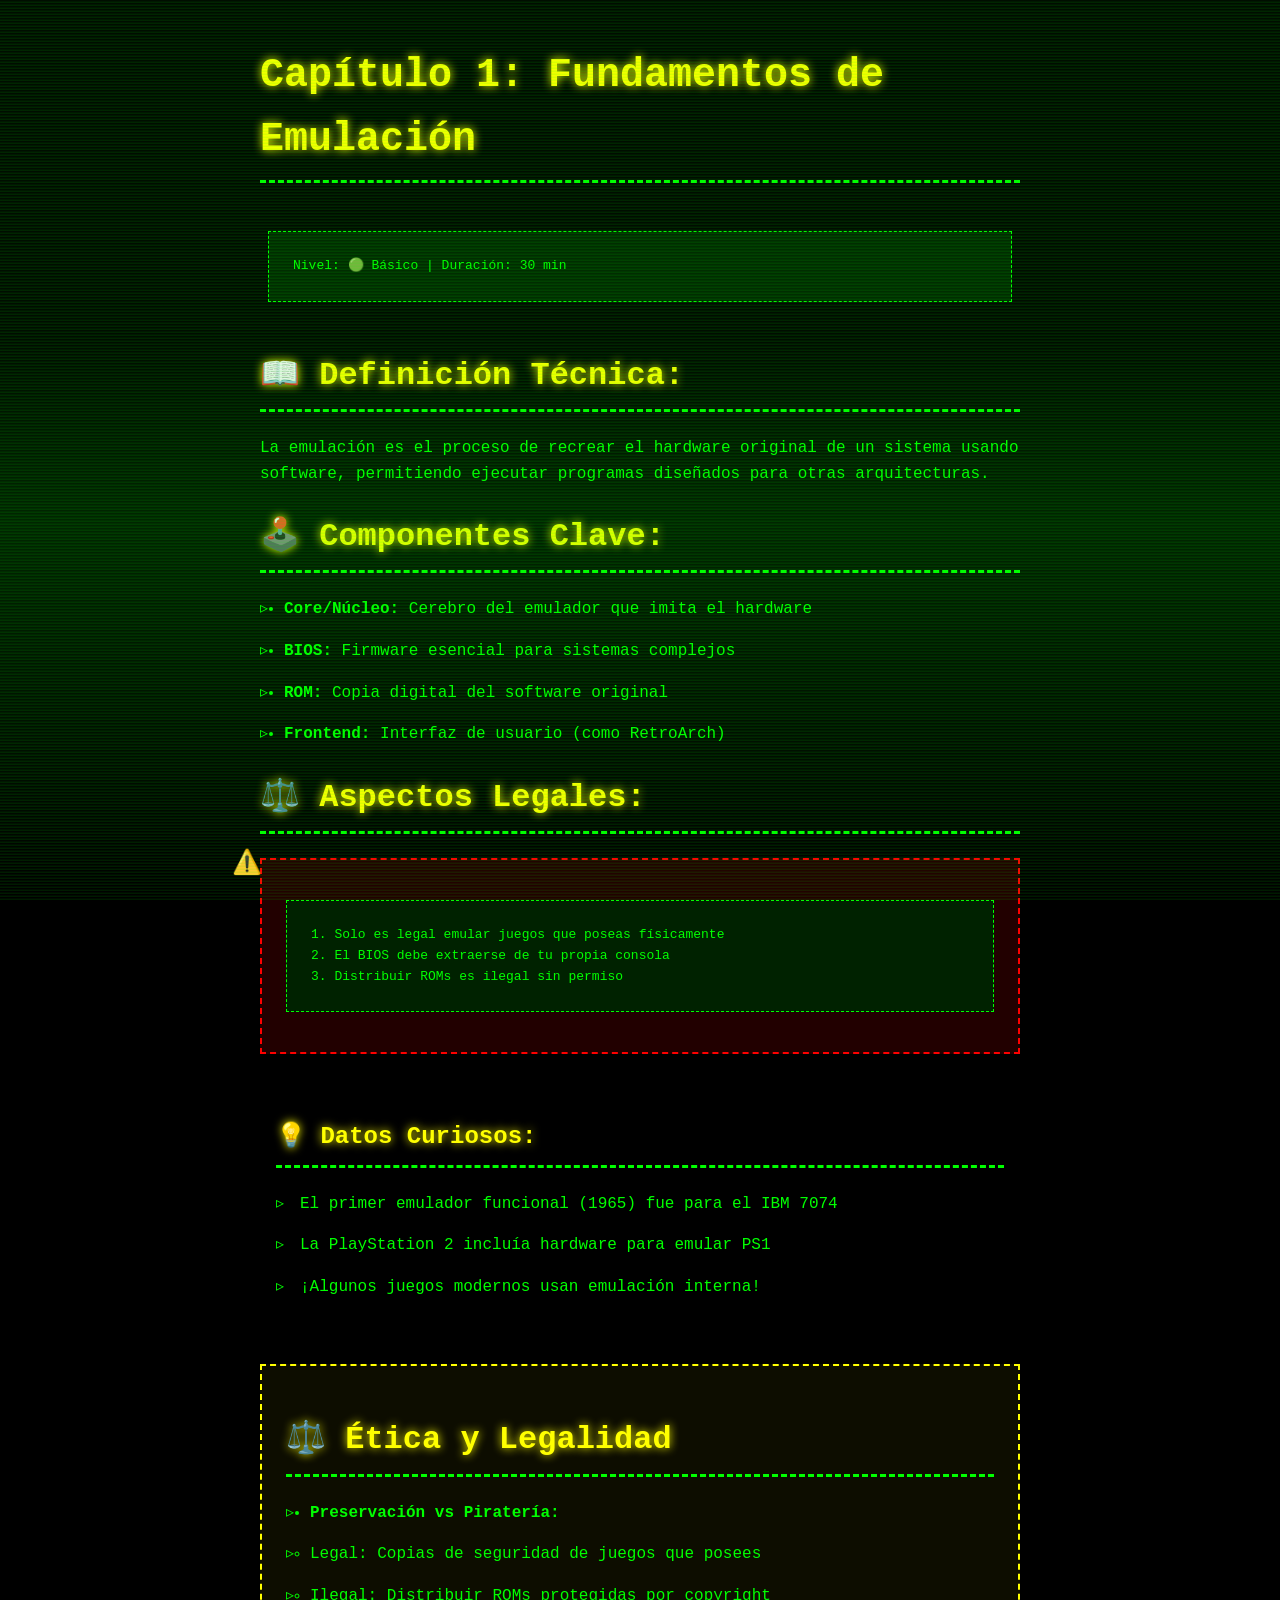
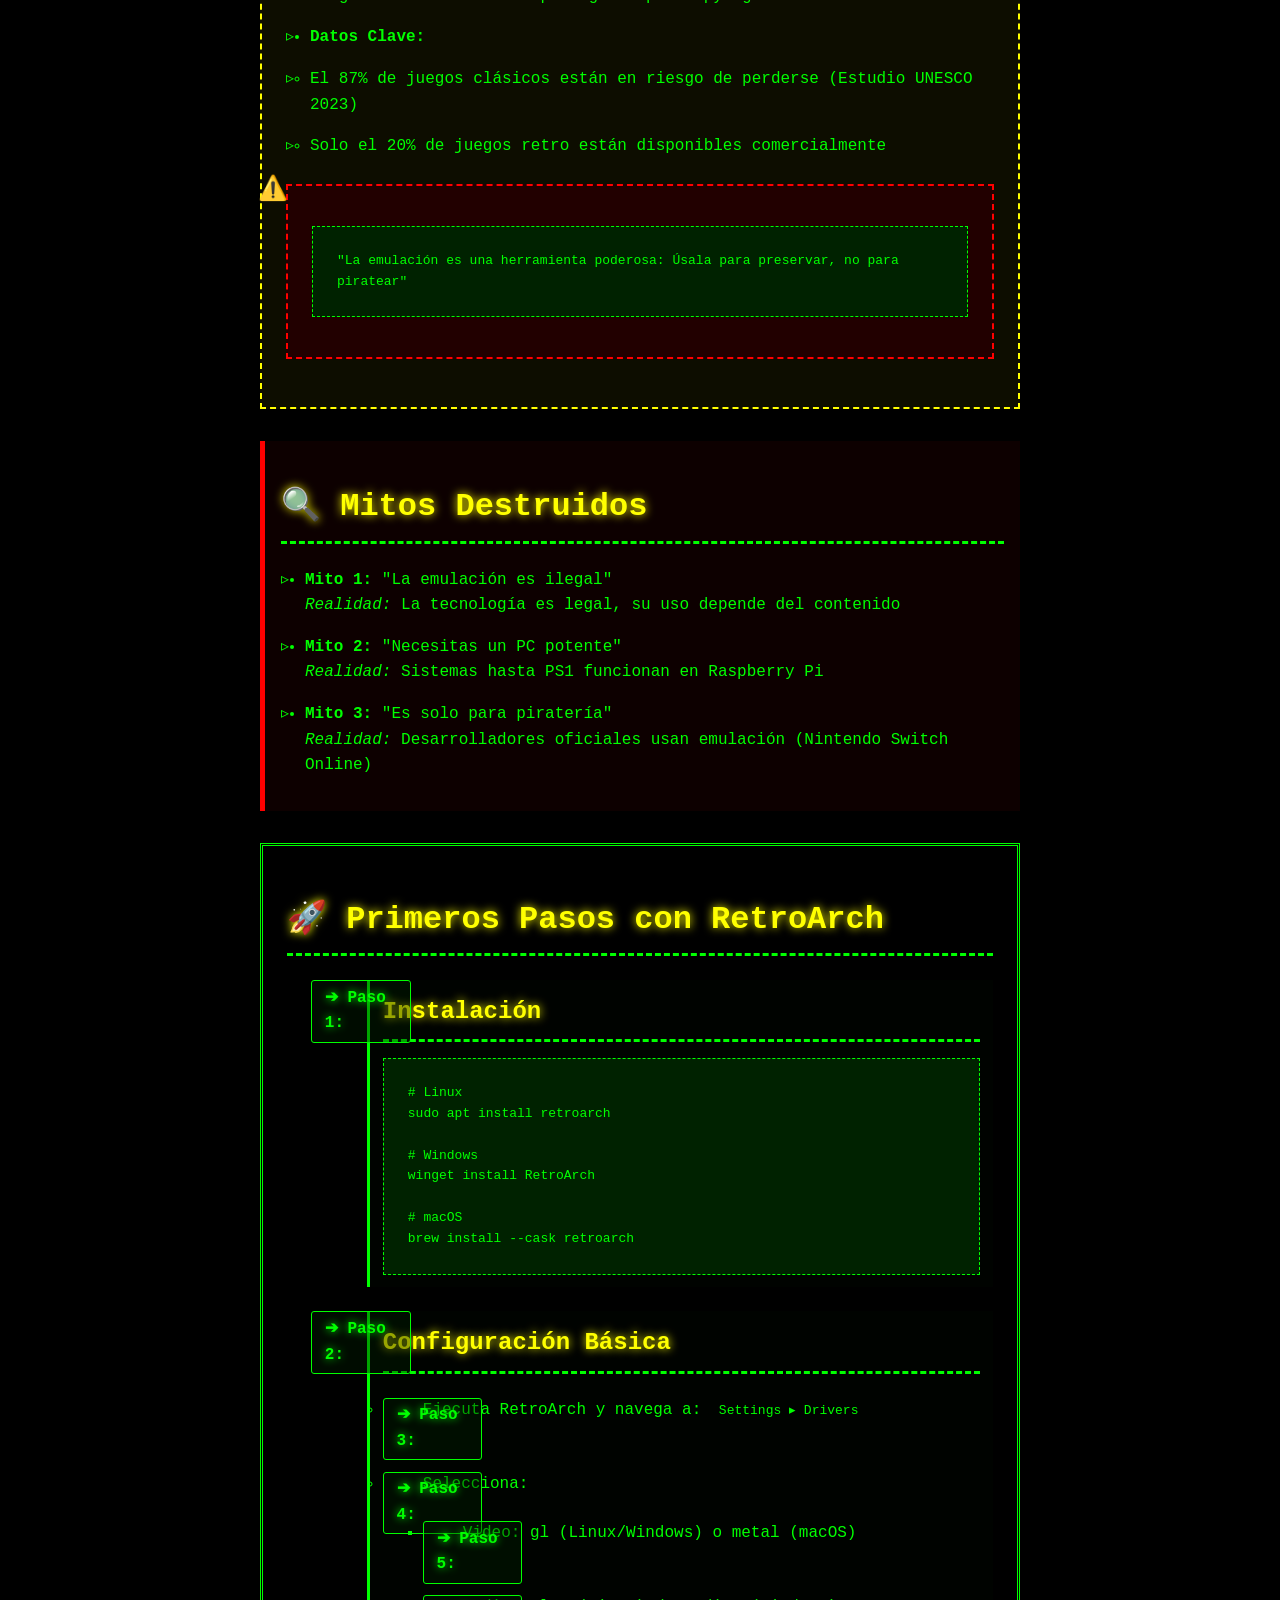
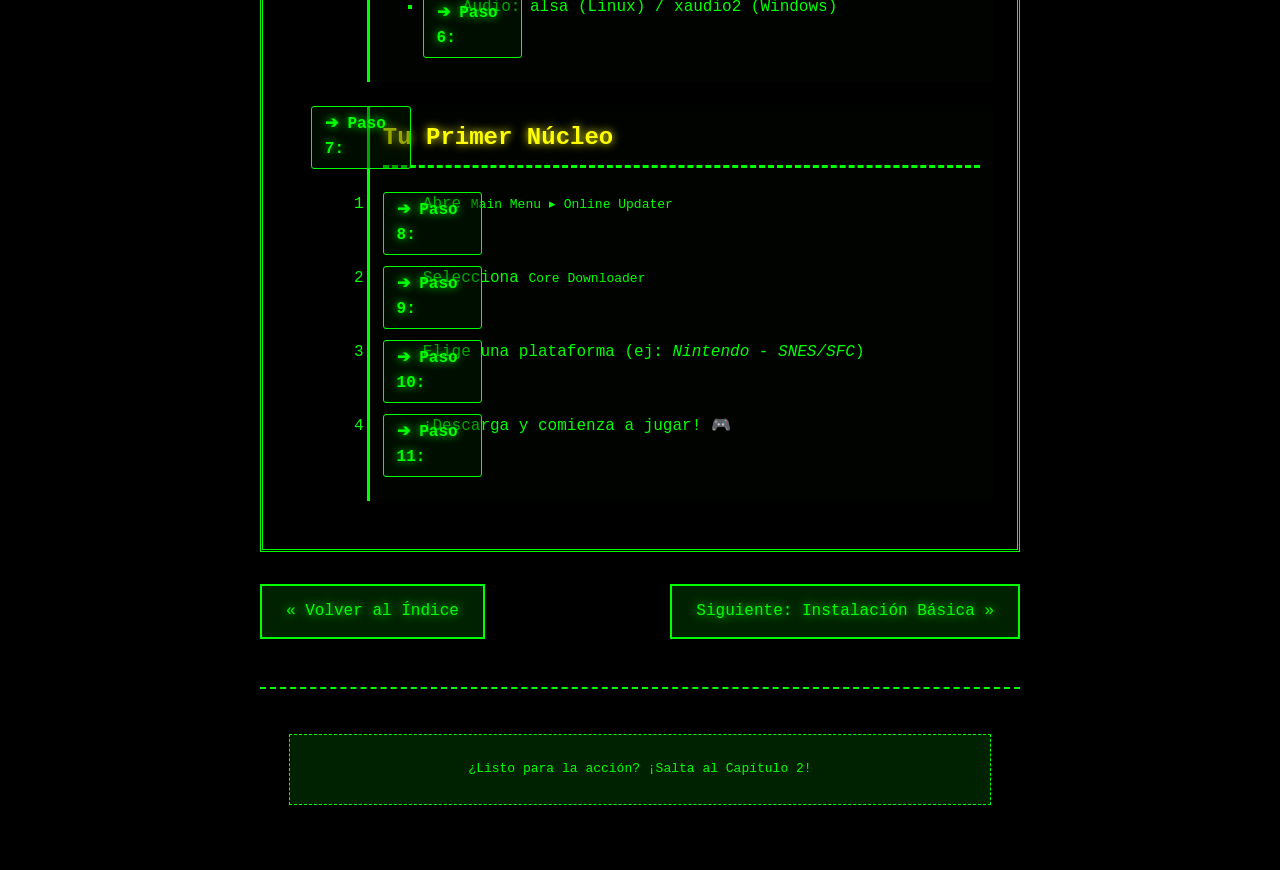
==== capitulos/capitulo-1.html @ 8c72f15a "Update capitulo-1.html" ====
<!DOCTYPE html>
<html lang="es">
<head>
    <meta charset="UTF-8">
    <meta name="viewport" content="width=device-width, initial-scale=1.0">
    <title>Capítulo 1: Fundamentos de Emulación - Emulación para Torpes</title>
    <link rel="stylesheet" href="../css/retro.css">
    <audio id="hover-sound">
        <source src="../sfx/hover.wav" type="audio/wav">
        <source src="../sfx/hover.mp3" type="audio/mpeg">
    </audio>
    <style>
        .ethics-section {
            border: 2px dashed #ff0;
            padding: 1.5rem;
            margin: 2rem 0;
            background: rgba(64, 64, 0, 0.2);
        }

        .myth-buster {
            border-left: 5px solid #f00;
            padding: 1rem;
            margin: 1rem 0;
            background: rgba(64, 0, 0, 0.2);
        }

        .retroarch-steps {
            border: 3px double #0f0;
            padding: 1.5rem;
            margin: 2rem 0;
            counter-reset: step-counter;
        }

        .retroarch-steps li {
            margin: 1.5rem 0;
            position: relative;
            padding-left: 2.5rem;
        }

        .retroarch-steps li::before {
            counter-increment: step-counter;
            content: "➔ Paso " counter(step-counter) ":";
            position: absolute;
            left: 0;
            color: #0f0;
        }
    </style>
</head>
<body>
    <div class="crt-overlay"></div>
    
    <div class="container crt-flicker">
        <header class="text-center">
            <h1 class="glow-text">Capítulo 1: Fundamentos de Emulación</h1>
            <div class="pixel-border mt-1" style="padding: 0.5rem;">
                <pre>Nivel: 🟢 Básico | Duración: 30 min</pre>
            </div>
        </header>

        <article class="retro-article mt-2">
            <div class="definition-box">
                <h2 class="glow-text">📖 Definición Técnica:</h2>
                <p>La emulación es el proceso de recrear el hardware original de un sistema usando software, permitiendo ejecutar programas diseñados para otras arquitecturas.</p>
            </div>

            <h2 class="glow-text">🕹️ Componentes Clave:</h2>
            <div class="retro-list">
                <ul>
                    <li><strong>Core/Núcleo:</strong> Cerebro del emulador que imita el hardware</li>
                    <li><strong>BIOS:</strong> Firmware esencial para sistemas complejos</li>
                    <li><strong>ROM:</strong> Copia digital del software original</li>
                    <li><strong>Frontend:</strong> Interfaz de usuario (como RetroArch)</li>
                </ul>
            </div>

            <h2 class="glow-text">⚖️ Aspectos Legales:</h2>
            <div class="warning">
                <pre>
1. Solo es legal emular juegos que poseas físicamente
2. El BIOS debe extraerse de tu propia consola
3. Distribuir ROMs es ilegal sin permiso</pre>
            </div>

            <div class="pixel-border mt-2" style="padding: 1rem;">
                <h3 class="glow-text">💡 Datos Curiosos:</h3>
                <ul class="retro-list">
                    <li>El primer emulador funcional (1965) fue para el IBM 7074</li>
                    <li>La PlayStation 2 incluía hardware para emular PS1</li>
                    <li>¡Algunos juegos modernos usan emulación interna!</li>
                </ul>
            </div>

            <!-- Nueva Sección: Reflexión Ética -->
            <div class="ethics-section">
                <h2 class="glow-text">⚖️ Ética y Legalidad</h2>
                <div class="retro-list">
                    <ul>
                        <li><strong>Preservación vs Piratería:</strong> 
                            <ul>
                                <li>Legal: Copias de seguridad de juegos que posees</li>
                                <li>Ilegal: Distribuir ROMs protegidas por copyright</li>
                            </ul>
                        </li>
                        <li><strong>Datos Clave:</strong>
                            <ul>
                                <li>El 87% de juegos clásicos están en riesgo de perderse (Estudio UNESCO 2023)</li>
                                <li>Solo el 20% de juegos retro están disponibles comercialmente</li>
                            </ul>
                        </li>
                    </ul>
                </div>
                <div class="warning mt-1">
                    <pre>"La emulación es una herramienta poderosa: Úsala para preservar, no para piratear"</pre>
                </div>
            </div>

            <!-- Nueva Sección: Mitos Comunes -->
            <div class="myth-buster">
                <h2 class="glow-text">🔍 Mitos Destruidos</h2>
                <div class="retro-list">
                    <ul>
                        <li><strong>Mito 1:</strong> "La emulación es ilegal"
                            <br><em>Realidad:</em> La tecnología es legal, su uso depende del contenido</li>
                        <li><strong>Mito 2:</strong> "Necesitas un PC potente"
                            <br><em>Realidad:</em> Sistemas hasta PS1 funcionan en Raspberry Pi</li>
                        <li><strong>Mito 3:</strong> "Es solo para piratería"
                            <br><em>Realidad:</em> Desarrolladores oficiales usan emulación (Nintendo Switch Online)</li>
                    </ul>
                </div>
            </div>

            <!-- Nueva Sección: Primeros Pasos con RetroArch -->
    <div class="retroarch-steps">
    <h2 class="glow-text" style="margin-bottom: 1.5rem;">🚀 Primeros Pasos con RetroArch</h2>
    
    <ol class="retro-list">
        <!-- Paso 1 -->
        <li>
            <div class="step-content">
                <h3 style="color: #ff0; margin: 0 0 1rem 0;">Instalación</h3>
                <div class="code-sample">
                    <pre style="margin: 0;">
# Linux
sudo apt install retroarch

# Windows
winget install RetroArch

# macOS
brew install --cask retroarch</pre>
                </div>
            </div>
        </li>

        <!-- Paso 2 -->
        <li>
            <div class="step-content">
                <h3 style="color: #ff0; margin: 0 0 1rem 0;">Configuración Básica</h3>
                <ul>
                    <li>Ejecuta RetroArch y navega a:
                        <kbd style="margin-left: 0.5rem;">Settings ▸ Drivers</kbd>
                    </li>
                    <li>Selecciona:
                        <ul style="margin-top: 0.5rem;">
                            <li><span style="color: #0f0;">Video:</span> gl (Linux/Windows) o metal (macOS)</li>
                            <li><span style="color: #0f0;">Audio:</span> alsa (Linux) / xaudio2 (Windows)</li>
                        </ul>
                    </li>
                </ul>
            </div>
        </li>

        <!-- Paso 3 -->
        <li>
            <div class="step-content">
                <h3 style="color: #ff0; margin: 0 0 1rem 0;">Tu Primer Núcleo</h3>
                <ol class="sub-steps">
                    <li>Abre <kbd>Main Menu ▸ Online Updater</kbd></li>
                    <li>Selecciona <kbd>Core Downloader</kbd></li>
                    <li>Elige una plataforma (ej: <em>Nintendo - SNES/SFC</em>)</li>
                    <li>¡Descarga y comienza a jugar! 🎮</li>
                </ol>
            </div>
        </li>
    </ol>
</div>
        </article>

        <div class="nav-buttons mt-2">
            <a href="../index.html" class="nav-button">« Volver al Índice</a>
            <a href="capitulo-2.html" class="nav-button">Siguiente: Instalación Básica »</a>
        </div>

        <footer class="footer mt-2">
            <div class="pixel-border" style="padding: 5px;">
                <pre>¿Listo para la acción? <a href="capitulo-2.html" 
                   style="color:#0f0;text-decoration:none;">¡Salta al Capítulo 2!</a></pre>
            </div>
        </footer>
    </div>

    <!-- Sistema de Audio Mejorado -->
    <script>
        document.addEventListener('DOMContentLoaded', () => {
            const audioManager = {
                elements: {
                    hover: document.getElementById('hover-sound'),
                    enabled: false
                },
                
                init() {
                    this.setupAudio();
                    this.setupEventListeners();
                    this.setupDiagnostics();
                },

                setupAudio() {
                    this.elements.hover.volume = 0.35;
                    this.elements.hover.preload = 'auto';
                    this.elements.hover.load();
                },

                setupEventListeners() {
                    const enableSystem = () => {
                        if (!this.elements.enabled) {
                            this.elements.enabled = true;
                            document.body.classList.add('audio-active');
                            console.log('Sistema de audio activado');
                        }
                    };

                    // Activación por cualquier interacción
                    ['click', 'touchstart', 'keydown'].forEach(event => {
                        window.addEventListener(event, enableSystem);
                    });

                    // Sonido en hover
                    document.querySelectorAll('a, button, kbd').forEach(element => {
                        element.addEventListener('mouseenter', () => {
                            if (this.elements.enabled) {
                                this.playHoverSound();
                            }
                        });
                    });
                },

                playHoverSound() {
                    try {
                        if (this.elements.hover.readyState === 4) {
                            this.elements.hover.currentTime = 0;
                            this.elements.hover.play();
                        }
                    } catch(error) {
                        console.error('Error de audio:', error);
                    }
                },

                setupDiagnostics() {
                    const audioCheck = {
                        formatSupport: {
                            wav: document.createElement('audio').canPlayType('audio/wav'),
                            mp3: document.createElement('audio').canPlayType('audio/mpeg')
                        },
                        volume: this.elements.hover.volume,
                        status: this.elements.enabled ? 'active' : 'pending'
                    };
                    console.table(audioCheck);
                }
            };

            audioManager.init();
        });

        // Efecto CRT Dinámico
        let scanPosition = 0;
        const crtEffect = () => {
            const overlay = document.querySelector('.crt-overlay');
            scanPosition = (scanPosition + 0.5) % 100;
            
            overlay.style.background = `
                linear-gradient(
                    to bottom,
                    rgba(0, 255, 0, 0.05) ${scanPosition}%,
                    rgba(0, 255, 0, 0.15) ${scanPosition + 20}%,
                    transparent 100%
                ),
                repeating-linear-gradient(
                    0deg,
                    rgba(0, 255, 0, 0.1) 0px,
                    rgba(0, 255, 0, 0.1) 1px,
                    transparent 2px,
                    transparent 3px
                )
            `;

            requestAnimationFrame(crtEffect);
        };
        crtEffect();
    </script>
</body>
</html>
---- css/retro.css ----
/* retro.css - Estilo CRT Retro para "Emulación para Torpes" */

/* ===== RESET Y ESTILOS GLOBALES ===== */
* {
    margin: 0;
    padding: 0;
    box-sizing: border-box;
}

:root {
    --neon-green: #00ff00;
    --neon-yellow: #ffff00;
    --neon-red: #ff0000;
    --crt-bg: #000;
    --scanline: rgba(0, 255, 0, 0.05);
    --glow: 0 0 10px;
}

/* ===== EFECTOS CRT ===== */
.crt-overlay {
    position: fixed;
    top: 0;
    left: 0;
    width: 100%;
    height: 100%;
    background: repeating-linear-gradient(
        180deg,
        transparent 0px,
        transparent 2px,
        var(--scanline) 3px,
        var(--scanline) 4px
    );
    pointer-events: none;
    z-index: 999;
    animation: scanline 6s linear infinite;
}

@keyframes scanline {
    from { transform: translateY(-100%); }
    to { transform: translateY(100%); }
}

.crt-flicker {
    animation: flicker 0.15s infinite;
}

@keyframes flicker {
    0% { opacity: 0.95; }
    50% { opacity: 1; }
    100% { opacity: 0.98; }
}

/* ===== ESTRUCTURA PRINCIPAL ===== */
body {
    background: var(--crt-bg);
    color: var(--neon-green);
    font-family: 'Courier New', monospace;
    line-height: 1.6;
    overflow-x: hidden;
    position: relative;
}

.container {
    max-width: 800px;
    margin: 0 auto;
    padding: 20px;
    position: relative;
    z-index: 1;
}

/* ===== TIPOGRAFÍA ===== */
h1, h2, h3 {
    color: var(--neon-yellow);
    text-shadow: var(--glow) var(--neon-yellow);
    margin: 1.5rem 0;
    padding-bottom: 0.5rem;
    border-bottom: 3px dashed var(--neon-green);
}

h1 { font-size: 2.5rem; }
h2 { font-size: 2rem; }
h3 { font-size: 1.5rem; }

/* ===== COMPONENTES ESPECÍFICOS ===== */
/* Bloques de advertencia */
.warning {
    background: #220000;
    border: 2px dashed var(--neon-red);
    padding: 1.5rem;
    margin: 1.5rem 0;
    position: relative;
}

.warning::before {
    content: "⚠️";
    position: absolute;
    left: -30px;
    top: -15px;
    font-size: 1.5rem;
}

/* Bloques de código */
pre {
    background: #002200;
    border: 1px dashed var(--neon-green);
    padding: 1.5rem;
    margin: 1rem 0;
    overflow-x: auto;
    white-space: pre-wrap;
    word-wrap: break-word;
}

/* Tablas retro */
.retro-table {
    width: 100%;
    border-collapse: collapse;
    margin: 1.5rem 0;
    border: 2px solid var(--neon-green);
}

.retro-table th,
.retro-table td {
    padding: 0.8rem;
    border: 1px solid var(--neon-green);
    text-align: left;
}

.retro-table th {
    background: #002200;
    text-transform: uppercase;
}

/* Navegación */
.nav-buttons {
    display: flex;
    justify-content: space-between;
    margin: 2rem 0;
}

.nav-button {
    background: #002200;
    border: 2px solid var(--neon-green);
    color: var(--neon-green);
    padding: 0.8rem 1.5rem;
    text-decoration: none;
    transition: all 0.3s ease;
    text-shadow: var(--glow) var(--neon-green);
}

.nav-button:hover {
    background: #004400;
    transform: translateX(5px);
}

/* Listas */
.retro-list {
    list-style: none;
    padding-left: 1.5rem;
}

.retro-list li {
    margin: 1rem 0;
    position: relative;
}

.retro-list li::before {
    content: "▹";
    color: var(--neon-green);
    position: absolute;
    left: -1.5rem;
}

/* Pie de página */
.footer {
    margin-top: 3rem;
    padding: 1.5rem;
    border-top: 2px dashed var(--neon-green);
    text-align: center;
}

/* ===== EFECTOS ESPECIALES ===== */
.glow-text {
    animation: text-glow 1.5s ease-in-out infinite alternate;
}

@keyframes text-glow {
    from { text-shadow: 0 0 5px var(--neon-green); }
    to { text-shadow: 0 0 15px var(--neon-green); }
}

/* ===== RESPONSIVE DESIGN ===== */
@media (max-width: 768px) {
    .container {
        padding: 10px;
    }
/* pong on hover */
a {
    cursor: url('data:image/svg+xml;utf8,<svg xmlns="http://www.w3.org/2000/svg" width="24" height="24" viewBox="0 0 24 24"><text x="5" y="18" font-family="Courier New" font-size="16" fill="%230f0">▶</text></svg>'), auto;
    position: relative;
    transition: all 0.2s cubic-bezier(0.25, 1, 0.5, 1);
}

a:hover {
    text-shadow: 0 0 8px #0f0;
    filter: drop-shadow(0 0 2px #0f0);
}

/* Sistema de sonido global */
body::after {
    content: '';
    position: fixed;
    top: -100%;
    left: -100%;
    opacity: 0;
    pointer-events: none;
}    
    h1 { font-size: 2rem; }
    h2 { font-size: 1.5rem; }
    
    .nav-buttons {
        flex-direction: column;
        gap: 1rem;
    }
}
<style>
.retroarch-steps {
        border: 3px double #0f0;
        padding: 1.5rem;
        margin: 2rem 0;
        counter-reset: step-counter;
        position: relative;
        overflow: hidden;
    }

    .retroarch-steps li {
        margin: 2rem 0;
        position: relative;
        padding-left: 5rem;
        min-height: 50px;
    }

    .retroarch-steps li::before {
        counter-increment: step-counter;
        content: "Paso " counter(step-counter);
        position: absolute;
        left: 0;
        width: 4.5rem;
        color: #0f0;
        font-weight: bold;
        text-shadow: 0 0 8px #0f0;
        background: rgba(0, 32, 0, 0.4);
        padding: 0.3rem 0.8rem;
        border-radius: 3px;
        border: 1px solid #0f0;
    }

    .step-content {
        margin-left: 1rem;
        padding: 0.8rem;
        background: rgba(0, 16, 0, 0.2);
        border-left: 3px solid #0f0;
        </style>
/* ===== UTILIDADES ===== */
.text-center { text-align: center; }
.mt-2 { margin-top: 2rem; }
.mb-2 { margin-bottom: 2rem; }
.pixel-border { border: 2px solid var(--neon-green); }
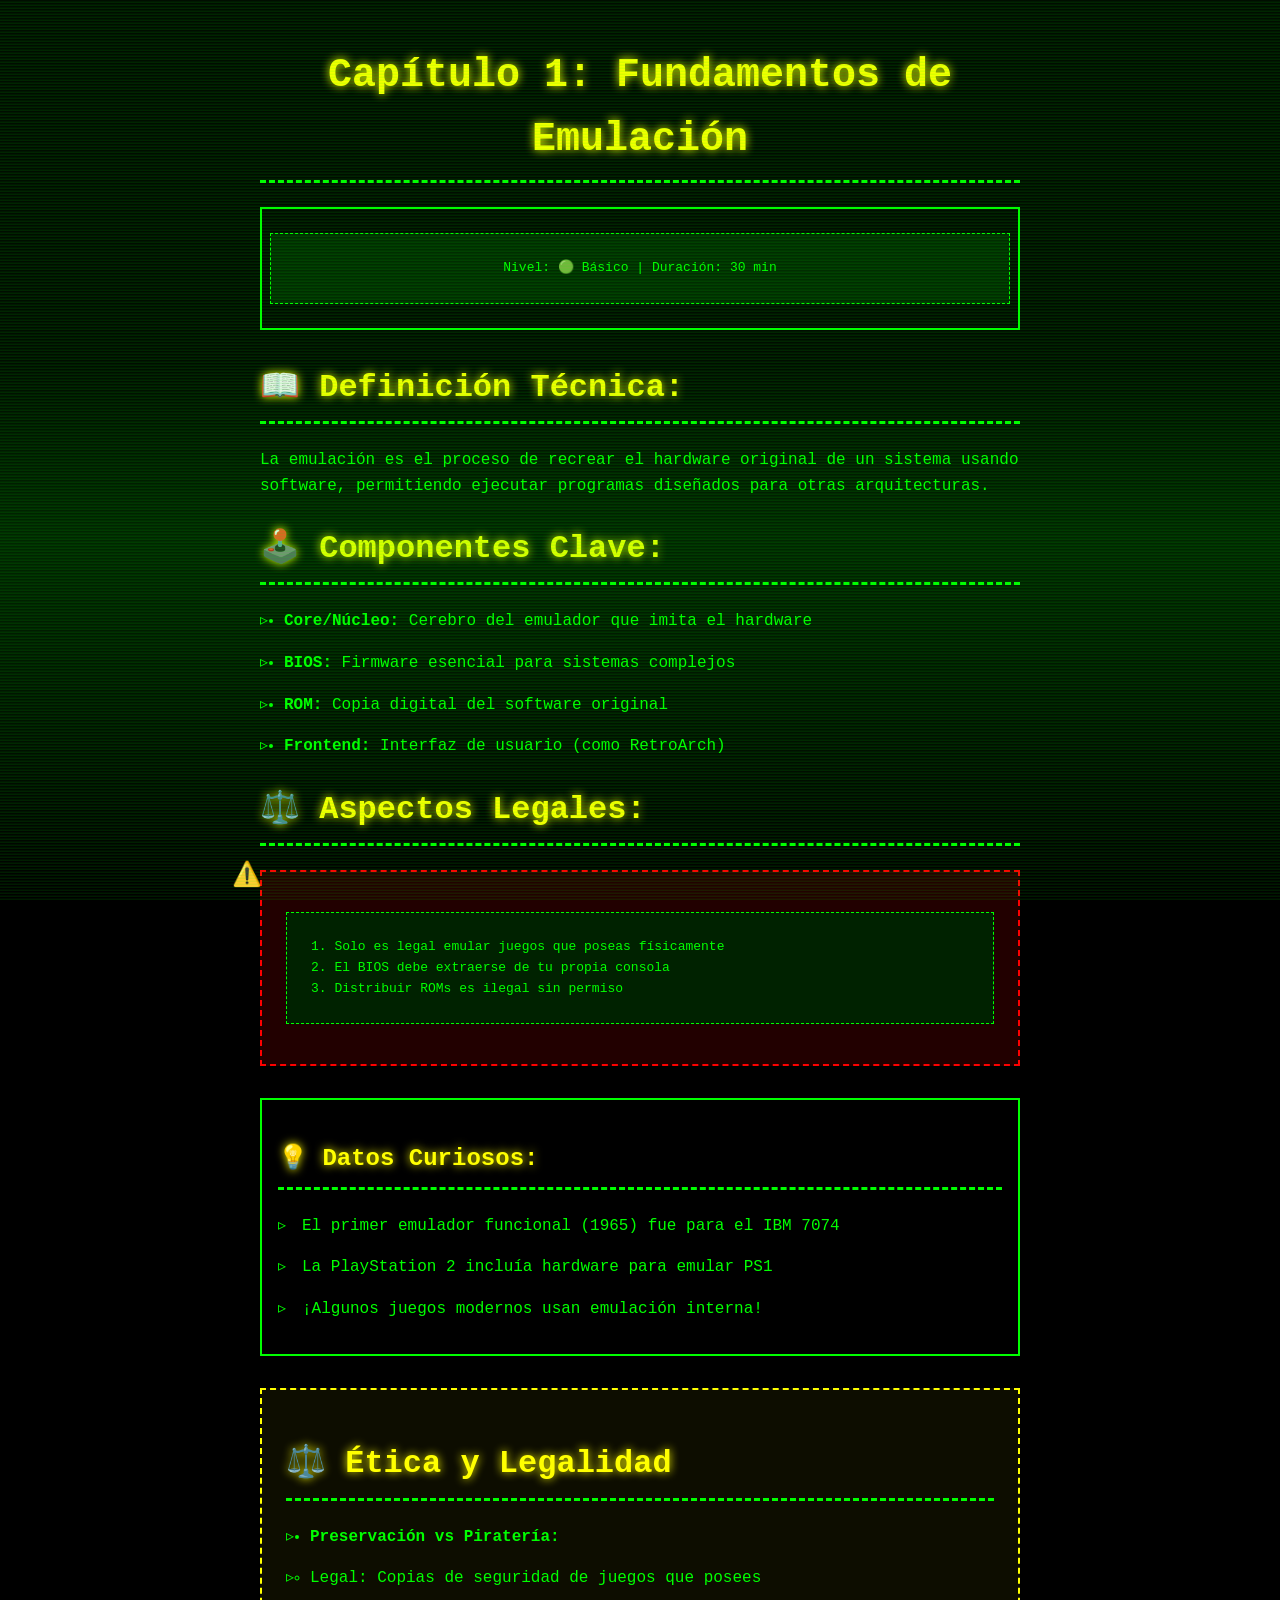
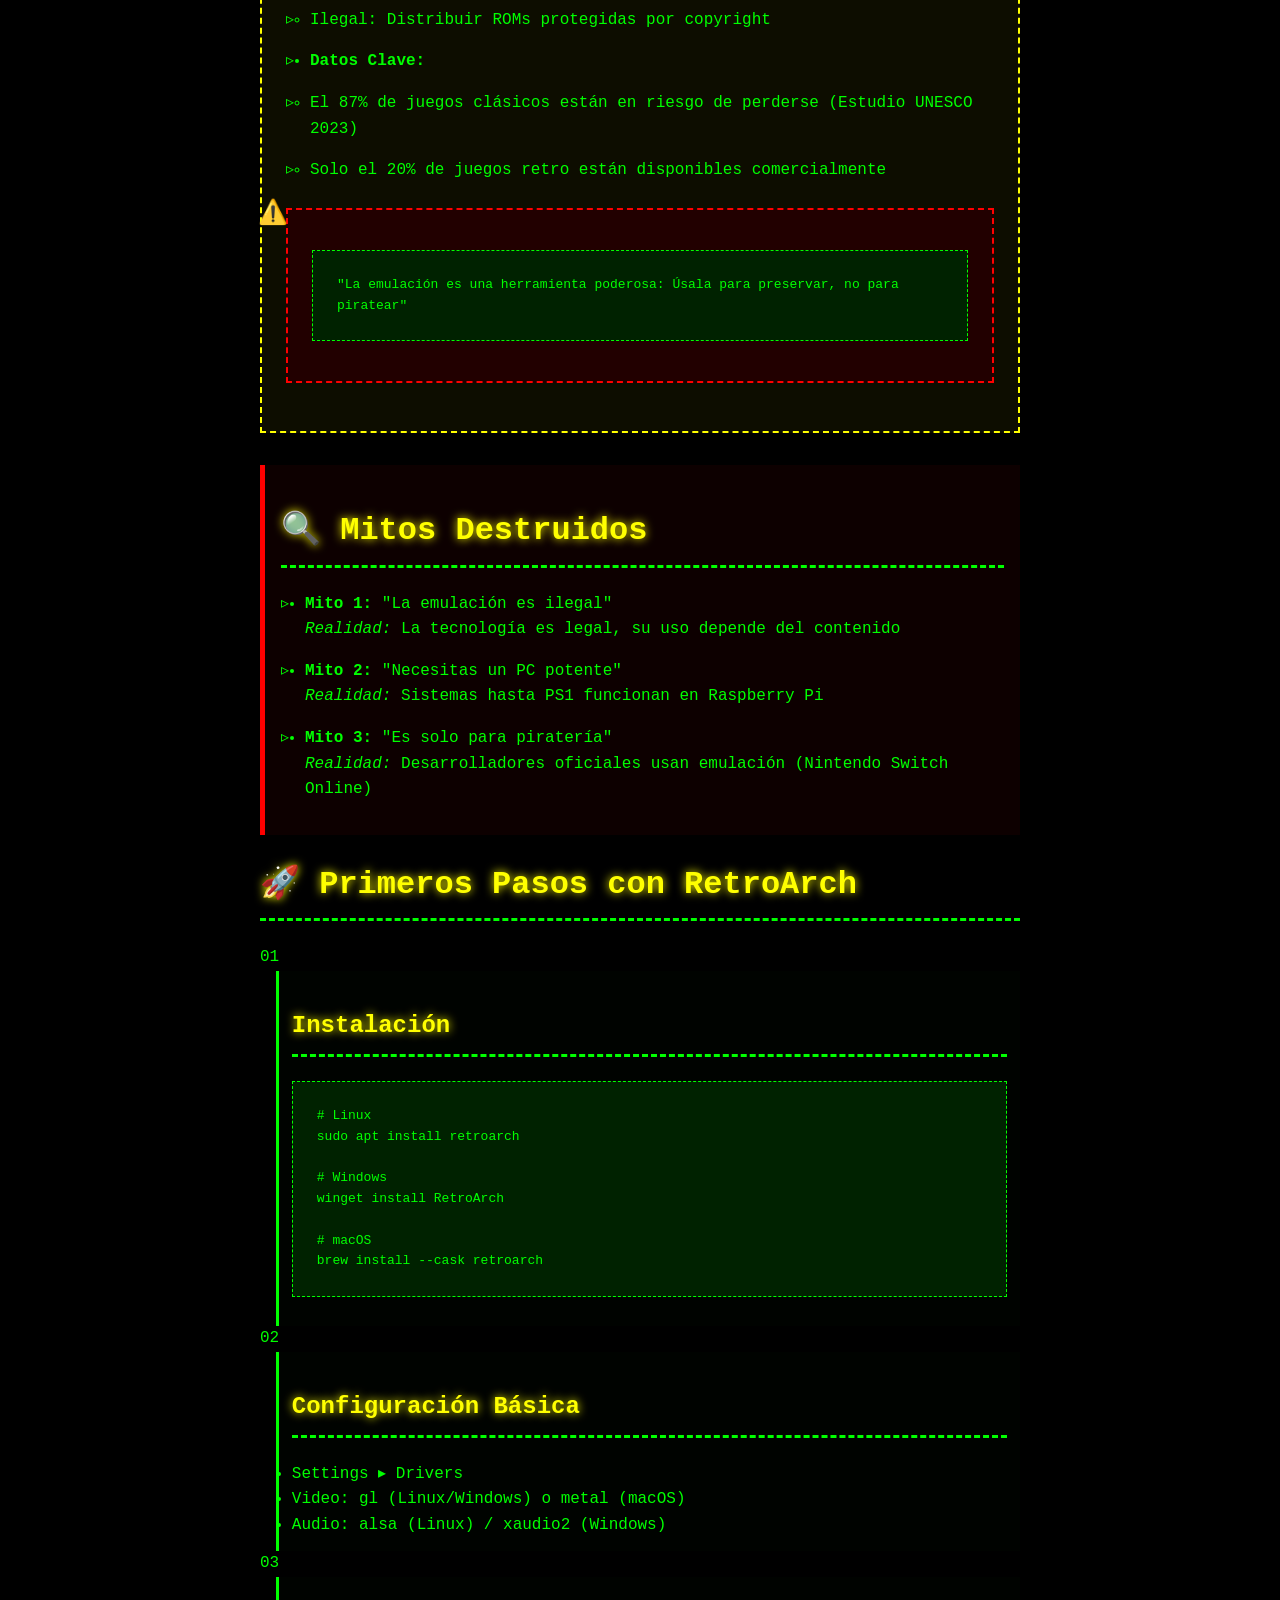
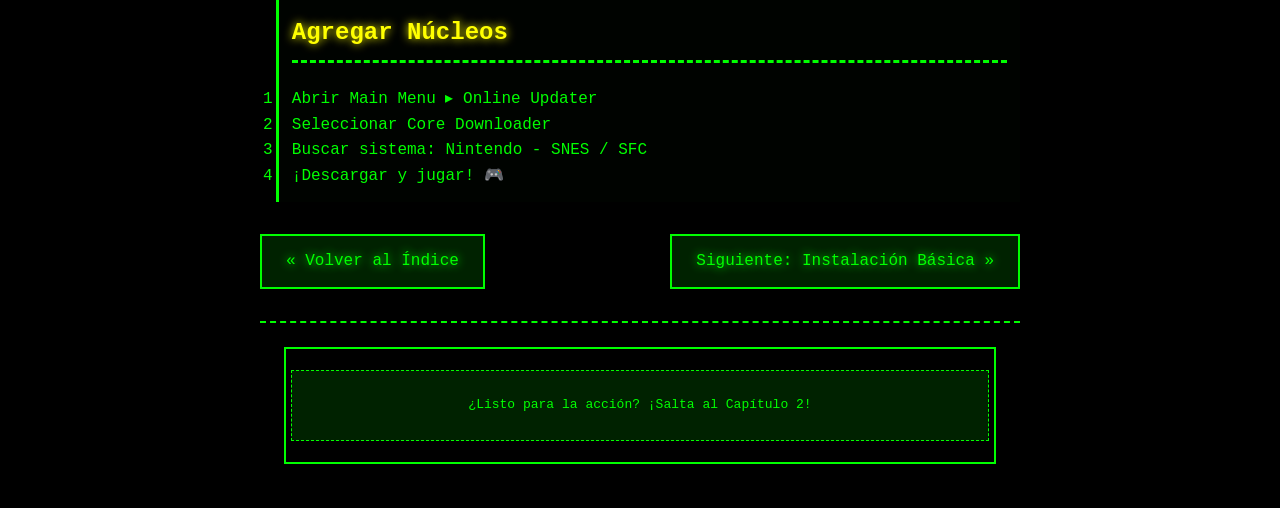
==== commit 6740f87b: "Update capitulo-1.html" ====
--- a/capitulos/capitulo-1.html
+++ b/capitulos/capitulo-1.html
@@ -130,16 +130,17 @@
             </div>
 
             <!-- Nueva Sección: Primeros Pasos con RetroArch -->
-    <div class="retroarch-steps">
-    <h2 class="glow-text" style="margin-bottom: 1.5rem;">🚀 Primeros Pasos con RetroArch</h2>
+    <div class="retroarch-guide">
+    <h2 class="glow-text">🚀 Primeros Pasos con RetroArch</h2>
     
-    <ol class="retro-list">
+    <div class="step-container">
         <!-- Paso 1 -->
-        <li>
+        <div class="step-item">
+            <div class="step-number">01</div>
             <div class="step-content">
-                <h3 style="color: #ff0; margin: 0 0 1rem 0;">Instalación</h3>
-                <div class="code-sample">
-                    <pre style="margin: 0;">
+                <h3>Instalación</h3>
+                <div class="code-block">
+                    <pre>
 # Linux
 sudo apt install retroarch
 
@@ -150,39 +151,35 @@
 brew install --cask retroarch</pre>
                 </div>
             </div>
-        </li>
+        </div>
 
         <!-- Paso 2 -->
-        <li>
+        <div class="step-item">
+            <div class="step-number">02</div>
             <div class="step-content">
-                <h3 style="color: #ff0; margin: 0 0 1rem 0;">Configuración Básica</h3>
-                <ul>
-                    <li>Ejecuta RetroArch y navega a:
-                        <kbd style="margin-left: 0.5rem;">Settings ▸ Drivers</kbd>
-                    </li>
-                    <li>Selecciona:
-                        <ul style="margin-top: 0.5rem;">
-                            <li><span style="color: #0f0;">Video:</span> gl (Linux/Windows) o metal (macOS)</li>
-                            <li><span style="color: #0f0;">Audio:</span> alsa (Linux) / xaudio2 (Windows)</li>
-                        </ul>
-                    </li>
+                <h3>Configuración Básica</h3>
+                <ul class="config-list">
+                    <li><span class="cli-command">Settings ▸ Drivers</span></li>
+                    <li>Video: <span class="setting-value">gl</span> (Linux/Windows) o <span class="setting-value">metal</span> (macOS)</li>
+                    <li>Audio: <span class="setting-value">alsa</span> (Linux) / <span class="setting-value">xaudio2</span> (Windows)</li>
                 </ul>
             </div>
-        </li>
+        </div>
 
         <!-- Paso 3 -->
-        <li>
+        <div class="step-item">
+            <div class="step-number">03</div>
             <div class="step-content">
-                <h3 style="color: #ff0; margin: 0 0 1rem 0;">Tu Primer Núcleo</h3>
-                <ol class="sub-steps">
-                    <li>Abre <kbd>Main Menu ▸ Online Updater</kbd></li>
-                    <li>Selecciona <kbd>Core Downloader</kbd></li>
-                    <li>Elige una plataforma (ej: <em>Nintendo - SNES/SFC</em>)</li>
-                    <li>¡Descarga y comienza a jugar! 🎮</li>
+                <h3>Agregar Núcleos</h3>
+                <ol class="core-steps">
+                    <li>Abrir <span class="menu-path">Main Menu ▸ Online Updater</span></li>
+                    <li>Seleccionar <span class="menu-option">Core Downloader</span></li>
+                    <li>Buscar sistema: <span class="core-example">Nintendo - SNES / SFC</span></li>
+                    <li>¡Descargar y jugar! <span class="emoji">🎮</span></li>
                 </ol>
             </div>
-        </li>
-    </ol>
+        </div>
+    </div>
 </div>
         </article>
 
--- a/css/retro.css
+++ b/css/retro.css
@@ -82,7 +82,6 @@
 h3 { font-size: 1.5rem; }
 
 /* ===== COMPONENTES ESPECÍFICOS ===== */
-/* Bloques de advertencia */
 .warning {
     background: #220000;
     border: 2px dashed var(--neon-red);
@@ -99,7 +98,6 @@
     font-size: 1.5rem;
 }
 
-/* Bloques de código */
 pre {
     background: #002200;
     border: 1px dashed var(--neon-green);
@@ -110,7 +108,6 @@
     word-wrap: break-word;
 }
 
-/* Tablas retro */
 .retro-table {
     width: 100%;
     border-collapse: collapse;
@@ -130,7 +127,6 @@
     text-transform: uppercase;
 }
 
-/* Navegación */
 .nav-buttons {
     display: flex;
     justify-content: space-between;
@@ -152,7 +148,6 @@
     transform: translateX(5px);
 }
 
-/* Listas */
 .retro-list {
     list-style: none;
     padding-left: 1.5rem;
@@ -170,7 +165,6 @@
     left: -1.5rem;
 }
 
-/* Pie de página */
 .footer {
     margin-top: 3rem;
     padding: 1.5rem;
@@ -193,27 +187,18 @@
     .container {
         padding: 10px;
     }
-/* pong on hover */
-a {
-    cursor: url('data:image/svg+xml;utf8,<svg xmlns="http://www.w3.org/2000/svg" width="24" height="24" viewBox="0 0 24 24"><text x="5" y="18" font-family="Courier New" font-size="16" fill="%230f0">▶</text></svg>'), auto;
-    position: relative;
-    transition: all 0.2s cubic-bezier(0.25, 1, 0.5, 1);
-}
-
-a:hover {
-    text-shadow: 0 0 8px #0f0;
-    filter: drop-shadow(0 0 2px #0f0);
-}
-
-/* Sistema de sonido global */
-body::after {
-    content: '';
-    position: fixed;
-    top: -100%;
-    left: -100%;
-    opacity: 0;
-    pointer-events: none;
-}    
+    
+    a {
+        cursor: url('data:image/svg+xml;utf8,<svg xmlns="http://www.w3.org/2000/svg" width="24" height="24" viewBox="0 0 24 24"><text x="5" y="18" font-family="Courier New" font-size="16" fill="%230f0">▶</text></svg>'), auto;
+        position: relative;
+        transition: all 0.2s cubic-bezier(0.25, 1, 0.5, 1);
+    }
+
+    a:hover {
+        text-shadow: 0 0 8px #0f0;
+        filter: drop-shadow(0 0 2px #0f0);
+    }
+
     h1 { font-size: 2rem; }
     h2 { font-size: 1.5rem; }
     
@@ -222,44 +207,46 @@
         gap: 1rem;
     }
 }
-<style>
+
+/* ===== SECCIÓN RETROARCH-STEPS ===== */
 .retroarch-steps {
-        border: 3px double #0f0;
-        padding: 1.5rem;
-        margin: 2rem 0;
-        counter-reset: step-counter;
-        position: relative;
-        overflow: hidden;
-    }
-
-    .retroarch-steps li {
-        margin: 2rem 0;
-        position: relative;
-        padding-left: 5rem;
-        min-height: 50px;
-    }
-
-    .retroarch-steps li::before {
-        counter-increment: step-counter;
-        content: "Paso " counter(step-counter);
-        position: absolute;
-        left: 0;
-        width: 4.5rem;
-        color: #0f0;
-        font-weight: bold;
-        text-shadow: 0 0 8px #0f0;
-        background: rgba(0, 32, 0, 0.4);
-        padding: 0.3rem 0.8rem;
-        border-radius: 3px;
-        border: 1px solid #0f0;
-    }
-
-    .step-content {
-        margin-left: 1rem;
-        padding: 0.8rem;
-        background: rgba(0, 16, 0, 0.2);
-        border-left: 3px solid #0f0;
-        </style>
+    border: 3px double #0f0;
+    padding: 1.5rem;
+    margin: 2rem 0;
+    counter-reset: step-counter;
+    position: relative;
+    overflow: hidden;
+}
+
+.retroarch-steps li {
+    margin: 2rem 0;
+    position: relative;
+    padding-left: 5rem;
+    min-height: 50px;
+}
+
+.retroarch-steps li::before {
+    counter-increment: step-counter;
+    content: "Paso " counter(step-counter);
+    position: absolute;
+    left: 0;
+    width: 4.5rem;
+    color: #0f0;
+    font-weight: bold;
+    text-shadow: 0 0 8px #0f0;
+    background: rgba(0, 32, 0, 0.4);
+    padding: 0.3rem 0.8rem;
+    border-radius: 3px;
+    border: 1px solid #0f0;
+}
+
+.step-content {
+    margin-left: 1rem;
+    padding: 0.8rem;
+    background: rgba(0, 16, 0, 0.2);
+    border-left: 3px solid #0f0;
+}
+
 /* ===== UTILIDADES ===== */
 .text-center { text-align: center; }
 .mt-2 { margin-top: 2rem; }
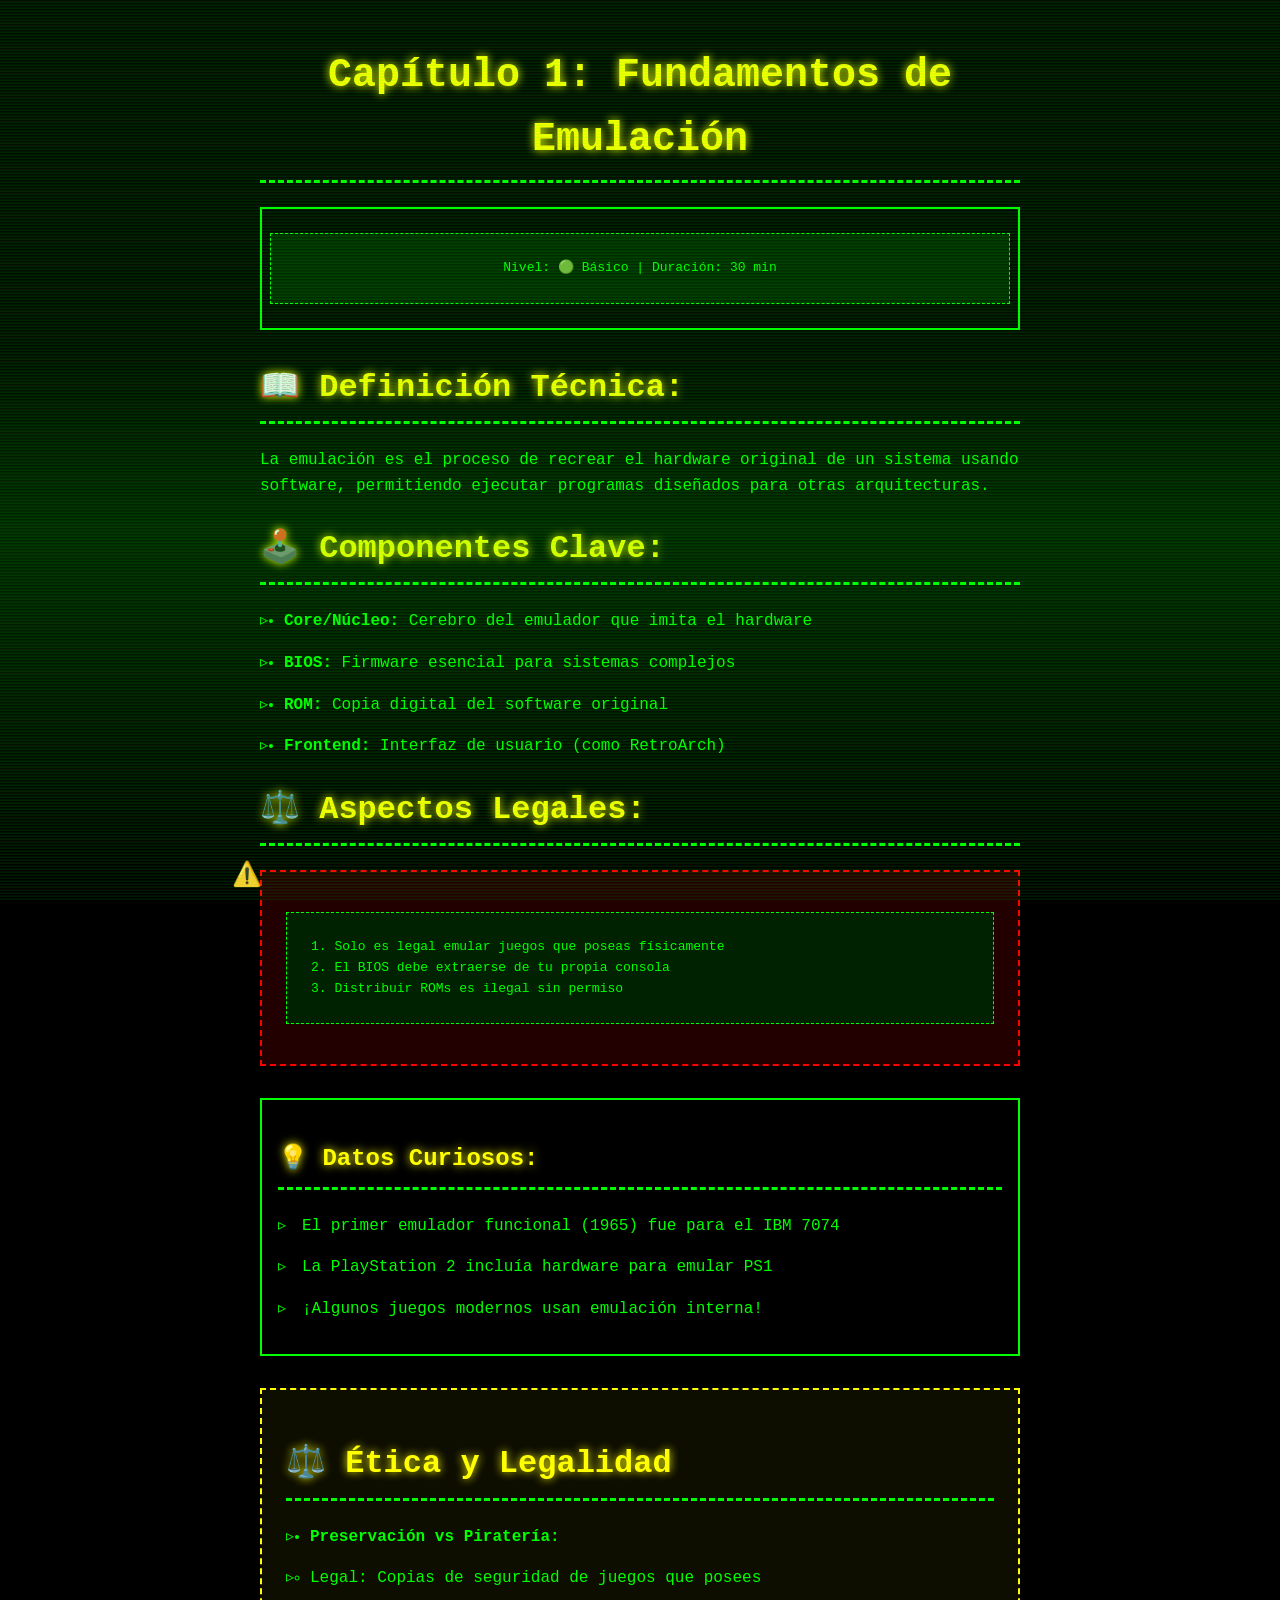
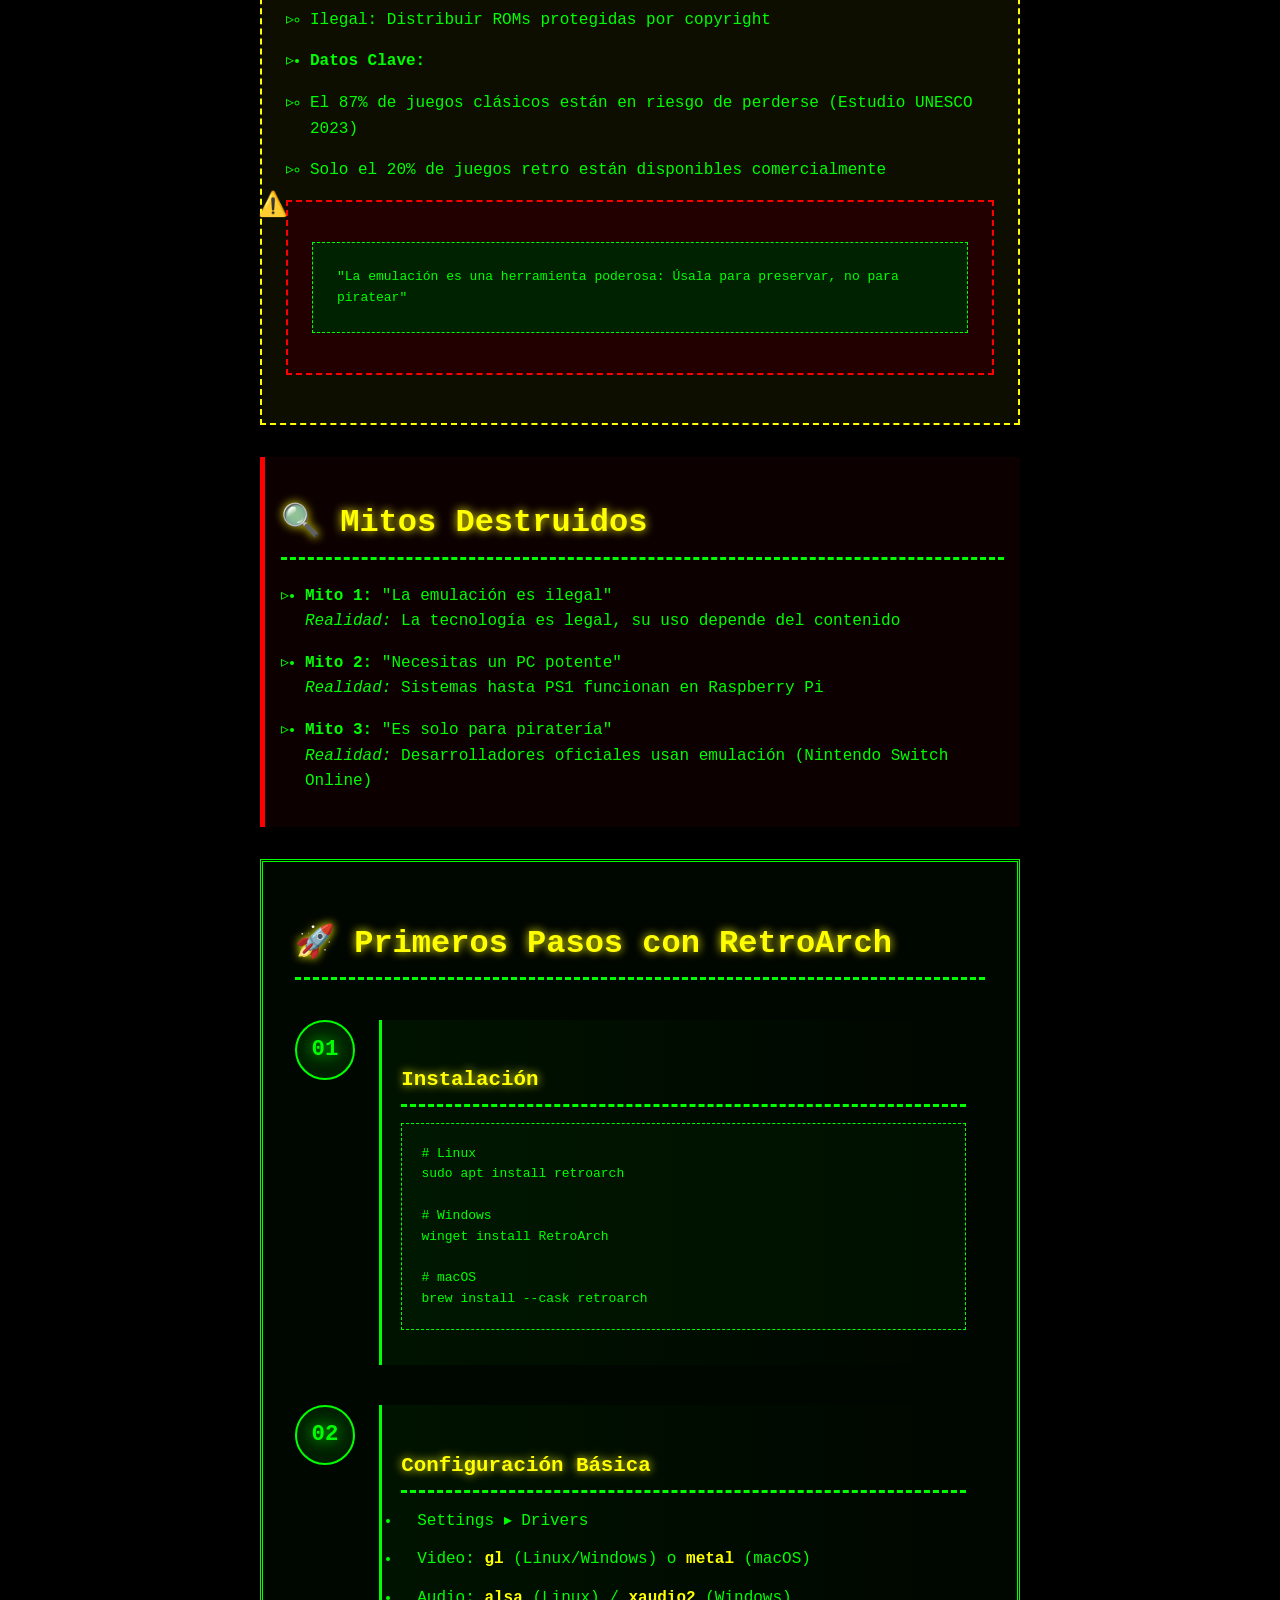
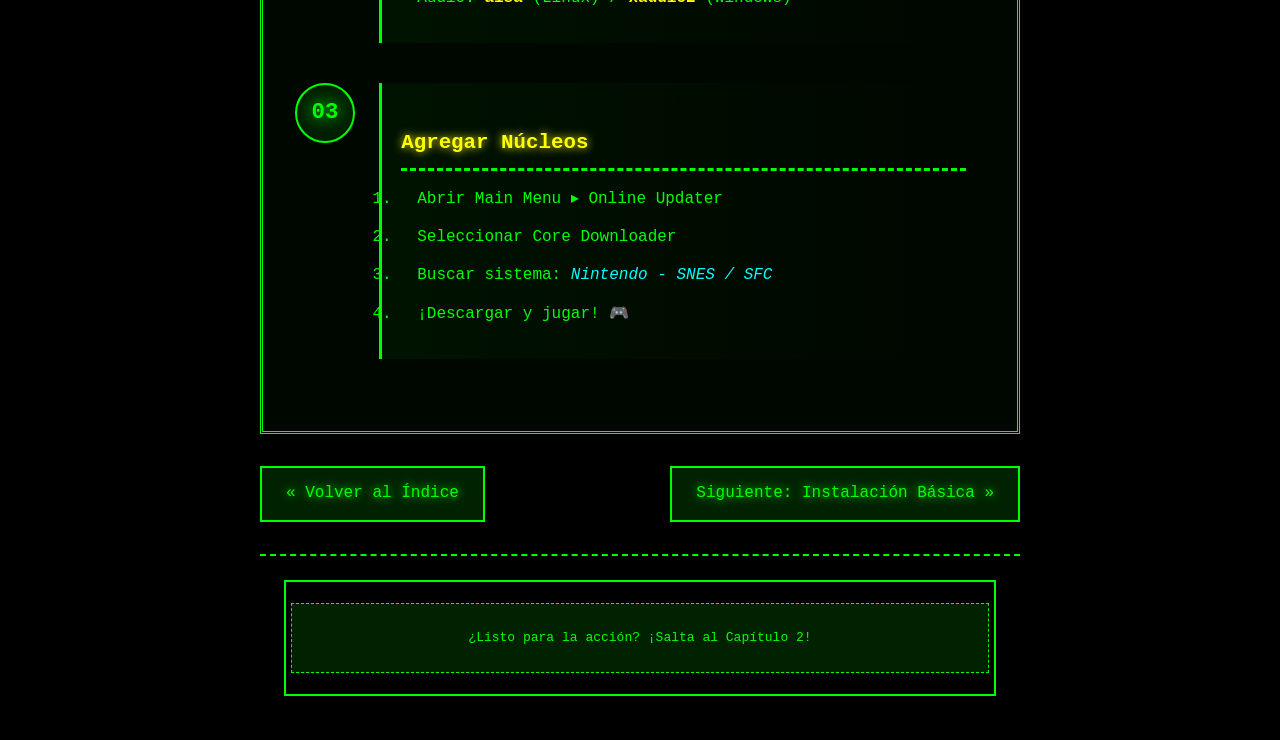
==== commit 1c08d2e1: "Update capitulo-1.html" ====
--- a/capitulos/capitulo-1.html
+++ b/capitulos/capitulo-1.html
@@ -3,7 +3,7 @@
 <head>
     <meta charset="UTF-8">
     <meta name="viewport" content="width=device-width, initial-scale=1.0">
-    <title>Capítulo 1: Fundamentos de Emulación - Emulación para Torpes</title>
+    <title>Capítulo 1: ¿Qué es la emulación?</title>
     <link rel="stylesheet" href="../css/retro.css">
     <audio id="hover-sound">
         <source src="../sfx/hover.wav" type="audio/wav">
--- a/css/retro.css
+++ b/css/retro.css
@@ -1,6 +1,6 @@
-/* retro.css - Estilo CRT Retro para "Emulación para Torpes" */
-
-/* ===== RESET Y ESTILOS GLOBALES ===== */
+/* retro.css - Tema CRT Retro para "Emulación para Torpes" */
+
+/* ===== RESET & VARIABLES ===== */
 * {
     margin: 0;
     padding: 0;
@@ -11,6 +11,7 @@
     --neon-green: #00ff00;
     --neon-yellow: #ffff00;
     --neon-red: #ff0000;
+    --neon-cyan: #00ffff;
     --crt-bg: #000;
     --scanline: rgba(0, 255, 0, 0.05);
     --glow: 0 0 10px;
@@ -50,14 +51,13 @@
     100% { opacity: 0.98; }
 }
 
-/* ===== ESTRUCTURA PRINCIPAL ===== */
+/* ===== ESTRUCTURA BASE ===== */
 body {
     background: var(--crt-bg);
     color: var(--neon-green);
     font-family: 'Courier New', monospace;
     line-height: 1.6;
     overflow-x: hidden;
-    position: relative;
 }
 
 .container {
@@ -81,7 +81,8 @@
 h2 { font-size: 2rem; }
 h3 { font-size: 1.5rem; }
 
-/* ===== COMPONENTES ESPECÍFICOS ===== */
+/* ===== COMPONENTES PRINCIPALES ===== */
+/* Bloques de Advertencia */
 .warning {
     background: #220000;
     border: 2px dashed var(--neon-red);
@@ -98,6 +99,7 @@
     font-size: 1.5rem;
 }
 
+/* Bloques de Código */
 pre {
     background: #002200;
     border: 1px dashed var(--neon-green);
@@ -105,9 +107,9 @@
     margin: 1rem 0;
     overflow-x: auto;
     white-space: pre-wrap;
-    word-wrap: break-word;
-}
-
+}
+
+/* Tablas Retro */
 .retro-table {
     width: 100%;
     border-collapse: collapse;
@@ -127,6 +129,7 @@
     text-transform: uppercase;
 }
 
+/* Navegación */
 .nav-buttons {
     display: flex;
     justify-content: space-between;
@@ -148,6 +151,7 @@
     transform: translateX(5px);
 }
 
+/* Listas */
 .retro-list {
     list-style: none;
     padding-left: 1.5rem;
@@ -165,6 +169,7 @@
     left: -1.5rem;
 }
 
+/* Pie de Página */
 .footer {
     margin-top: 3rem;
     padding: 1.5rem;
@@ -172,6 +177,82 @@
     text-align: center;
 }
 
+/* ===== SECCIÓN RETROARCH ===== */
+.retroarch-guide {
+    border: 3px double var(--neon-green);
+    padding: 2rem;
+    margin: 2rem 0;
+    background: rgba(0, 20, 0, 0.3);
+}
+
+.step-container {
+    margin-top: 1.5rem;
+}
+
+.step-item {
+    display: flex;
+    gap: 1.5rem;
+    margin: 2.5rem 0;
+    align-items: flex-start;
+}
+
+.step-number {
+    flex-shrink: 0;
+    width: 60px;
+    height: 60px;
+    background: rgba(0, 255, 0, 0.1);
+    border: 2px solid var(--neon-green);
+    border-radius: 50%;
+    display: flex;
+    align-items: center;
+    justify-content: center;
+    font-size: 1.4rem;
+    font-weight: bold;
+    text-shadow: 0 0 15px var(--neon-green);
+}
+
+.step-content {
+    flex-grow: 1;
+    padding: 1.2rem;
+    border-left: 3px solid var(--neon-green);
+    background: linear-gradient(to right, rgba(0, 255, 0, 0.05), transparent);
+}
+
+.step-content h3 {
+    color: var(--neon-yellow);
+    margin-bottom: 1rem;
+    font-size: 1.3em;
+    text-shadow: 0 0 10px var(--neon-yellow);
+}
+
+.code-block pre {
+    background: rgba(0, 30, 0, 0.4);
+    padding: 1.2rem;
+    border: 1px dashed var(--neon-green);
+}
+
+.config-list li,
+.core-steps li {
+    margin: 0.8rem 0;
+    padding-left: 1rem;
+}
+
+.cli-command,
+.menu-path {
+    color: var(--neon-green);
+    font-family: 'Courier New', monospace;
+}
+
+.setting-value {
+    color: var(--neon-yellow);
+    font-weight: bold;
+}
+
+.core-example {
+    color: var(--neon-cyan);
+    font-style: italic;
+}
+
 /* ===== EFECTOS ESPECIALES ===== */
 .glow-text {
     animation: text-glow 1.5s ease-in-out infinite alternate;
@@ -187,68 +268,34 @@
     .container {
         padding: 10px;
     }
-    
-    a {
-        cursor: url('data:image/svg+xml;utf8,<svg xmlns="http://www.w3.org/2000/svg" width="24" height="24" viewBox="0 0 24 24"><text x="5" y="18" font-family="Courier New" font-size="16" fill="%230f0">▶</text></svg>'), auto;
-        position: relative;
-        transition: all 0.2s cubic-bezier(0.25, 1, 0.5, 1);
-    }
-
-    a:hover {
-        text-shadow: 0 0 8px #0f0;
-        filter: drop-shadow(0 0 2px #0f0);
-    }
-
-    h1 { font-size: 2rem; }
-    h2 { font-size: 1.5rem; }
-    
+
     .nav-buttons {
         flex-direction: column;
         gap: 1rem;
     }
-}
-
-/* ===== SECCIÓN RETROARCH-STEPS ===== */
-.retroarch-steps {
-    border: 3px double #0f0;
-    padding: 1.5rem;
-    margin: 2rem 0;
-    counter-reset: step-counter;
-    position: relative;
-    overflow: hidden;
-}
-
-.retroarch-steps li {
-    margin: 2rem 0;
-    position: relative;
-    padding-left: 5rem;
-    min-height: 50px;
-}
-
-.retroarch-steps li::before {
-    counter-increment: step-counter;
-    content: "Paso " counter(step-counter);
-    position: absolute;
-    left: 0;
-    width: 4.5rem;
-    color: #0f0;
-    font-weight: bold;
-    text-shadow: 0 0 8px #0f0;
-    background: rgba(0, 32, 0, 0.4);
-    padding: 0.3rem 0.8rem;
-    border-radius: 3px;
-    border: 1px solid #0f0;
-}
-
-.step-content {
-    margin-left: 1rem;
-    padding: 0.8rem;
-    background: rgba(0, 16, 0, 0.2);
-    border-left: 3px solid #0f0;
+
+    .step-item {
+        flex-direction: column;
+        gap: 1rem;
+    }
+
+    .step-number {
+        width: 50px;
+        height: 50px;
+        font-size: 1.2rem;
+    }
+
+    .step-content {
+        border-left: none;
+        border-top: 3px solid var(--neon-green);
+        padding-left: 0;
+        padding-top: 1rem;
+    }
 }
 
 /* ===== UTILIDADES ===== */
 .text-center { text-align: center; }
+.mt-1 { margin-top: 1rem; }
 .mt-2 { margin-top: 2rem; }
 .mb-2 { margin-bottom: 2rem; }
 .pixel-border { border: 2px solid var(--neon-green); }
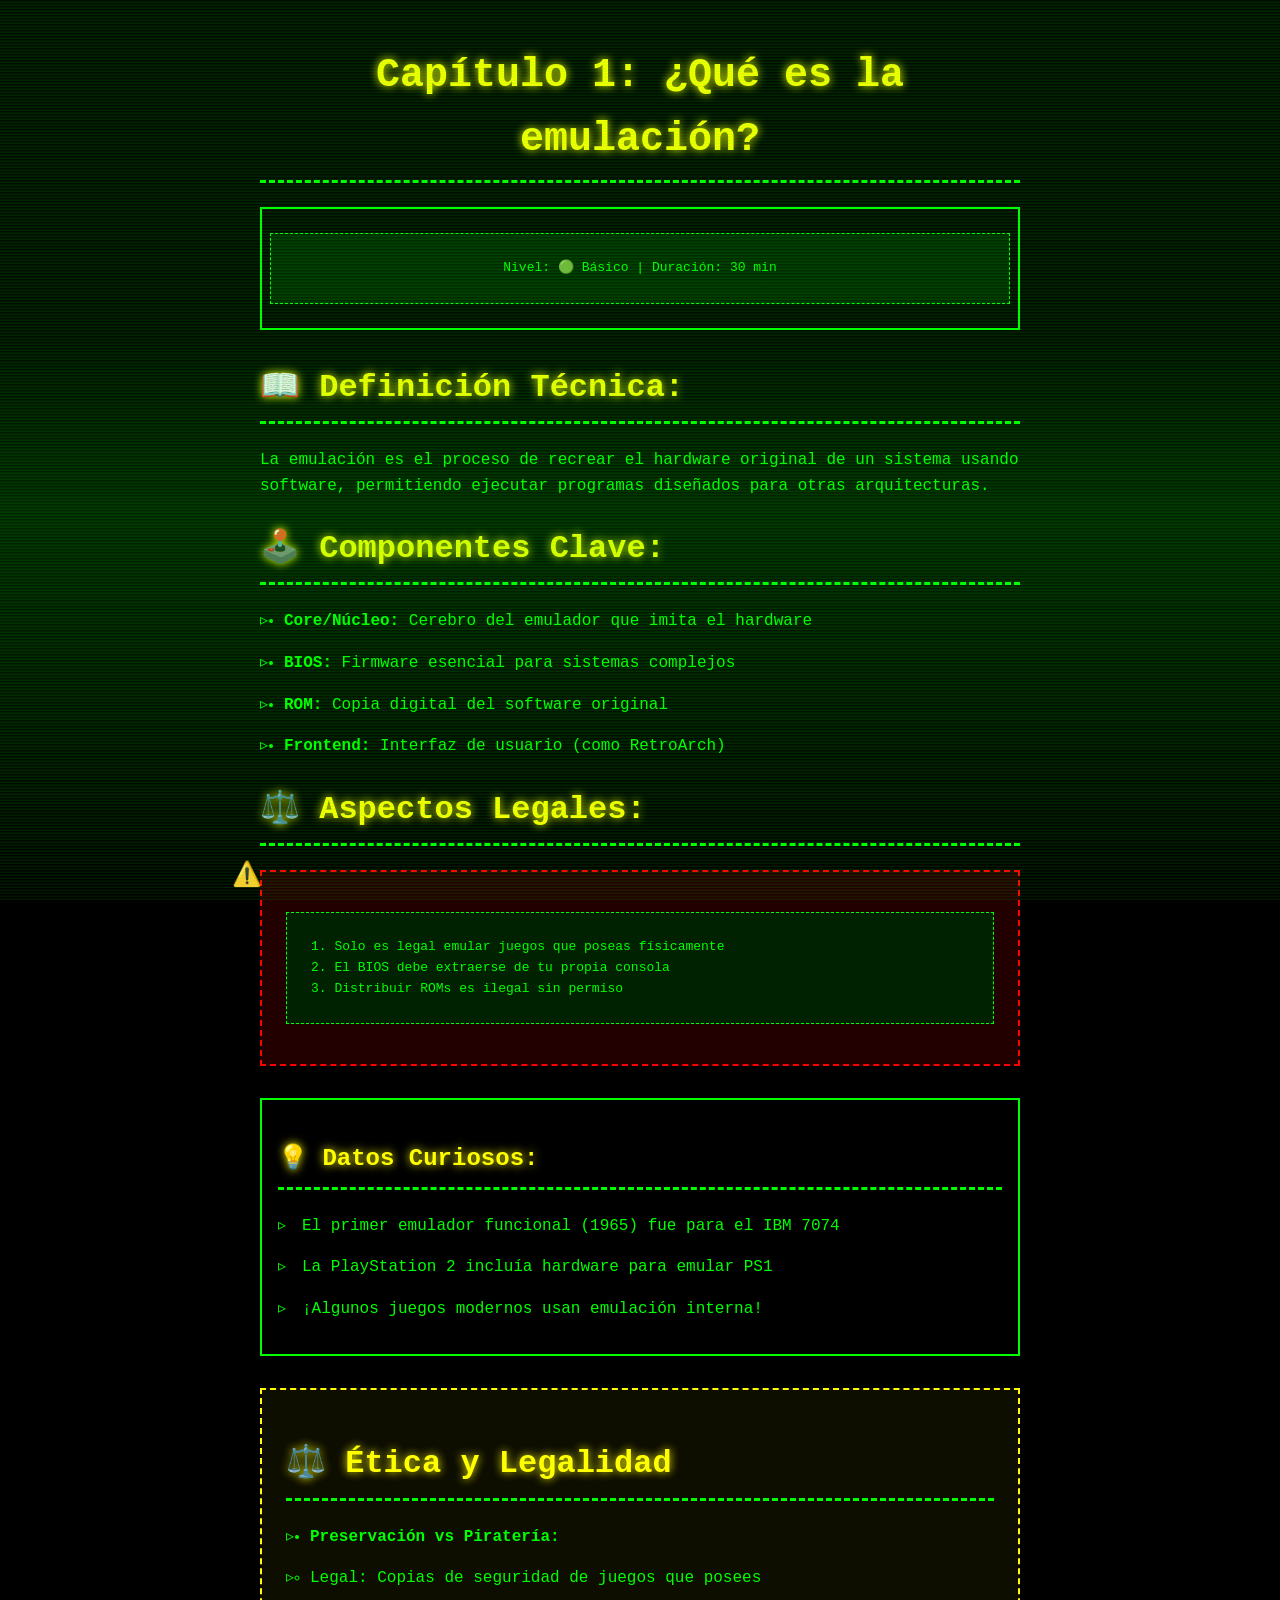
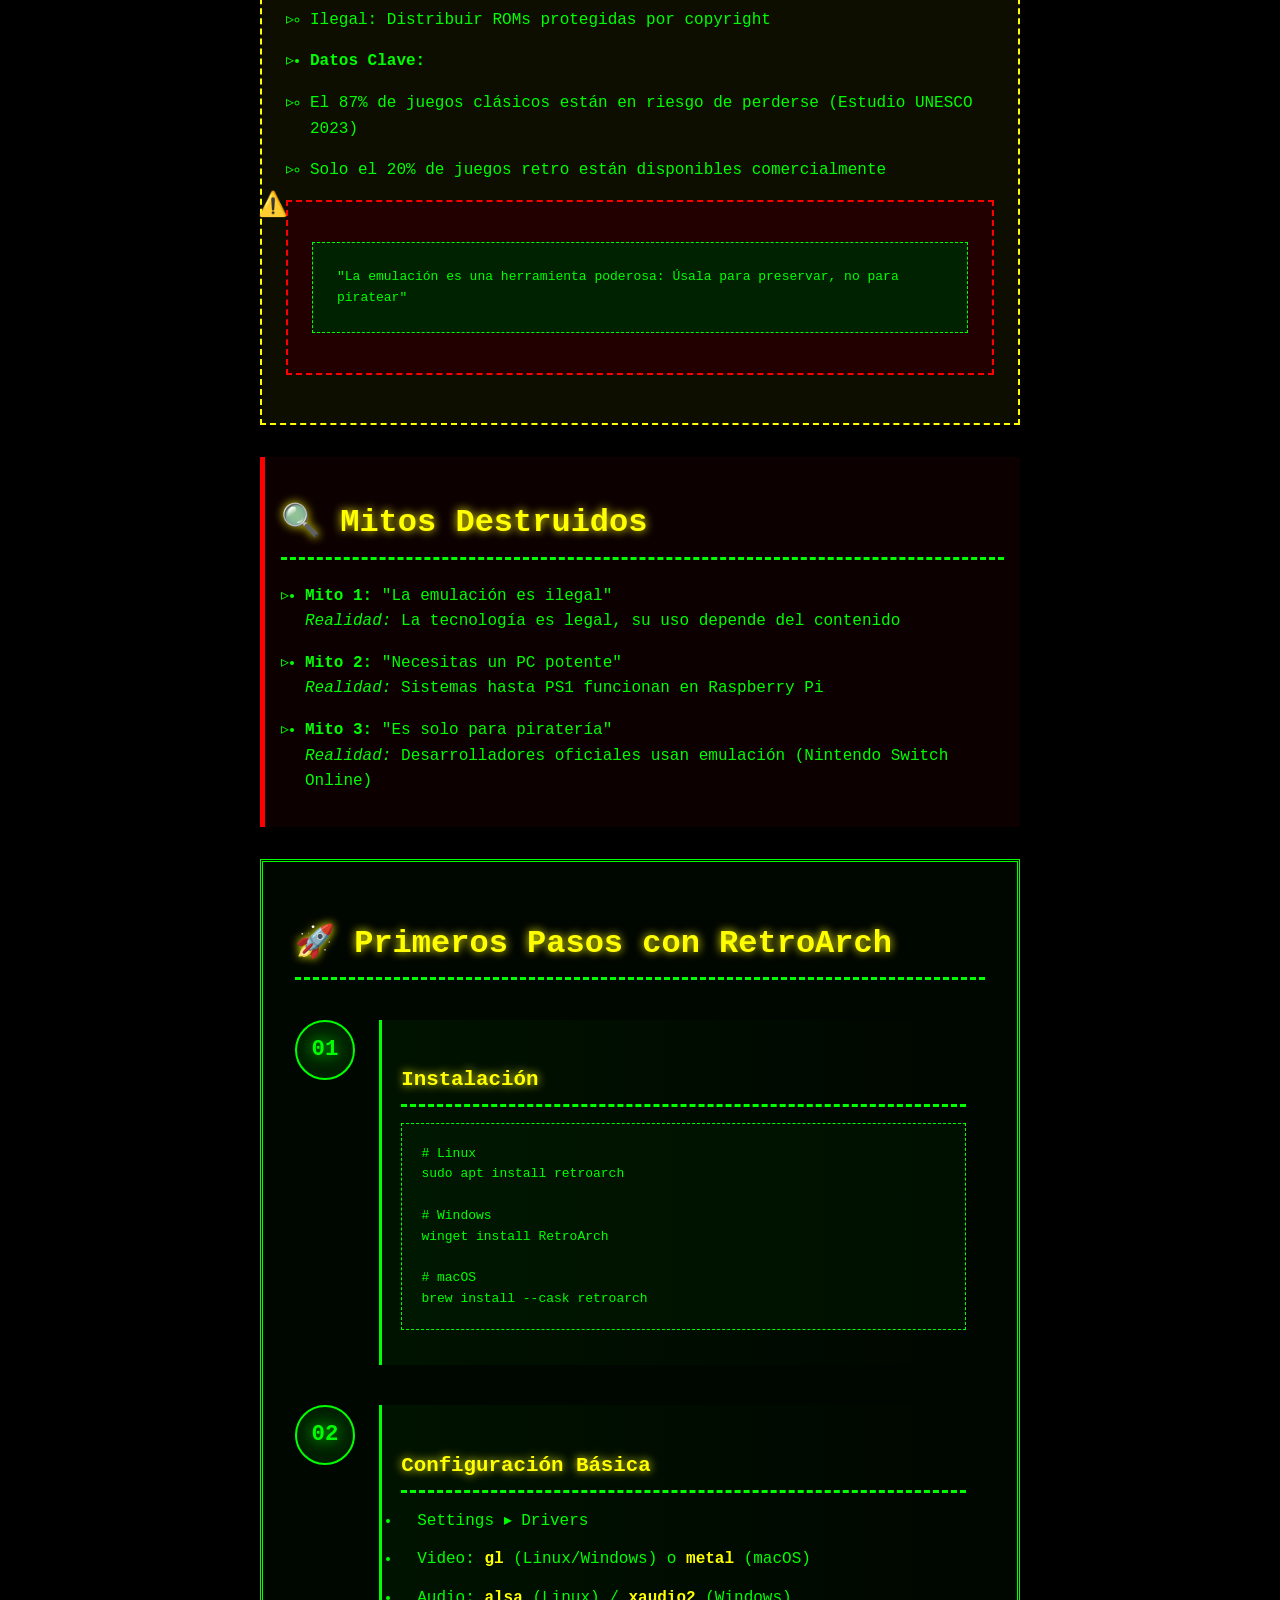
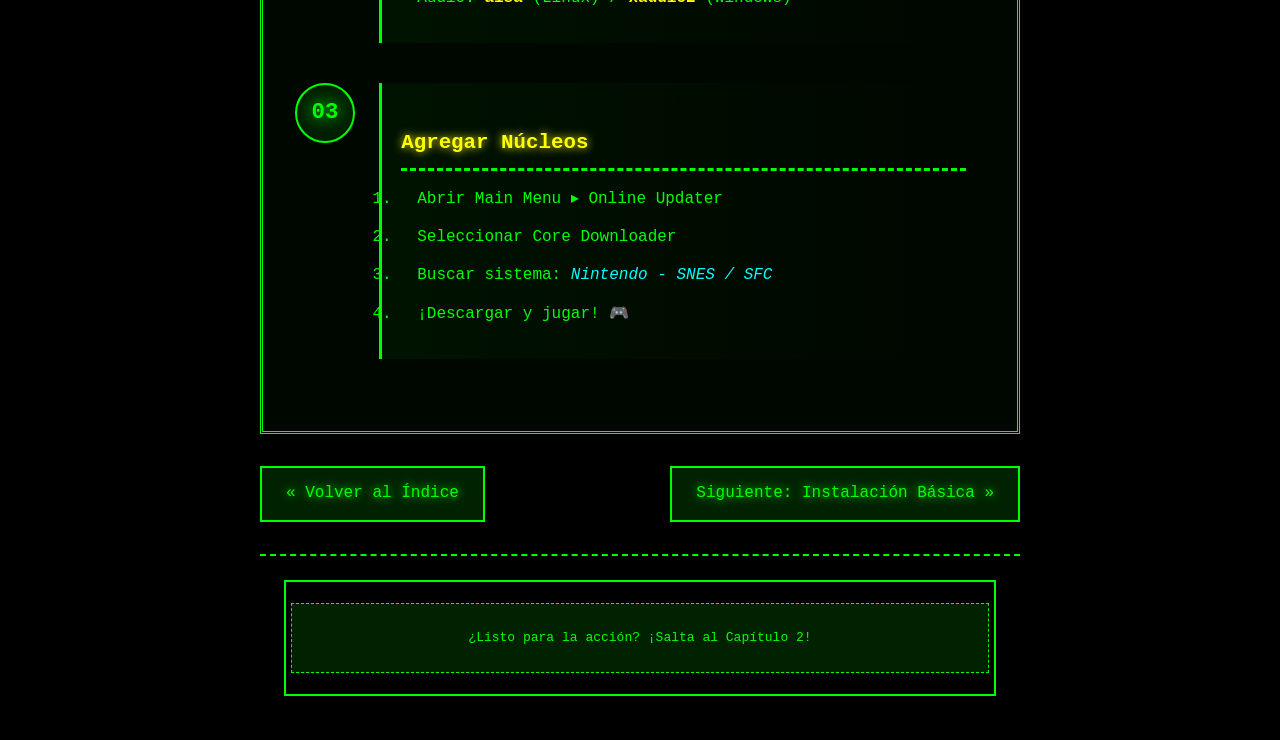
==== commit 6e549eaa: "Update capitulo-1.html" ====
--- a/capitulos/capitulo-1.html
+++ b/capitulos/capitulo-1.html
@@ -51,7 +51,7 @@
     
     <div class="container crt-flicker">
         <header class="text-center">
-            <h1 class="glow-text">Capítulo 1: Fundamentos de Emulación</h1>
+            <h1 class="glow-text">Capítulo 1: ¿Qué es la emulación?</h1>
             <div class="pixel-border mt-1" style="padding: 0.5rem;">
                 <pre>Nivel: 🟢 Básico | Duración: 30 min</pre>
             </div>
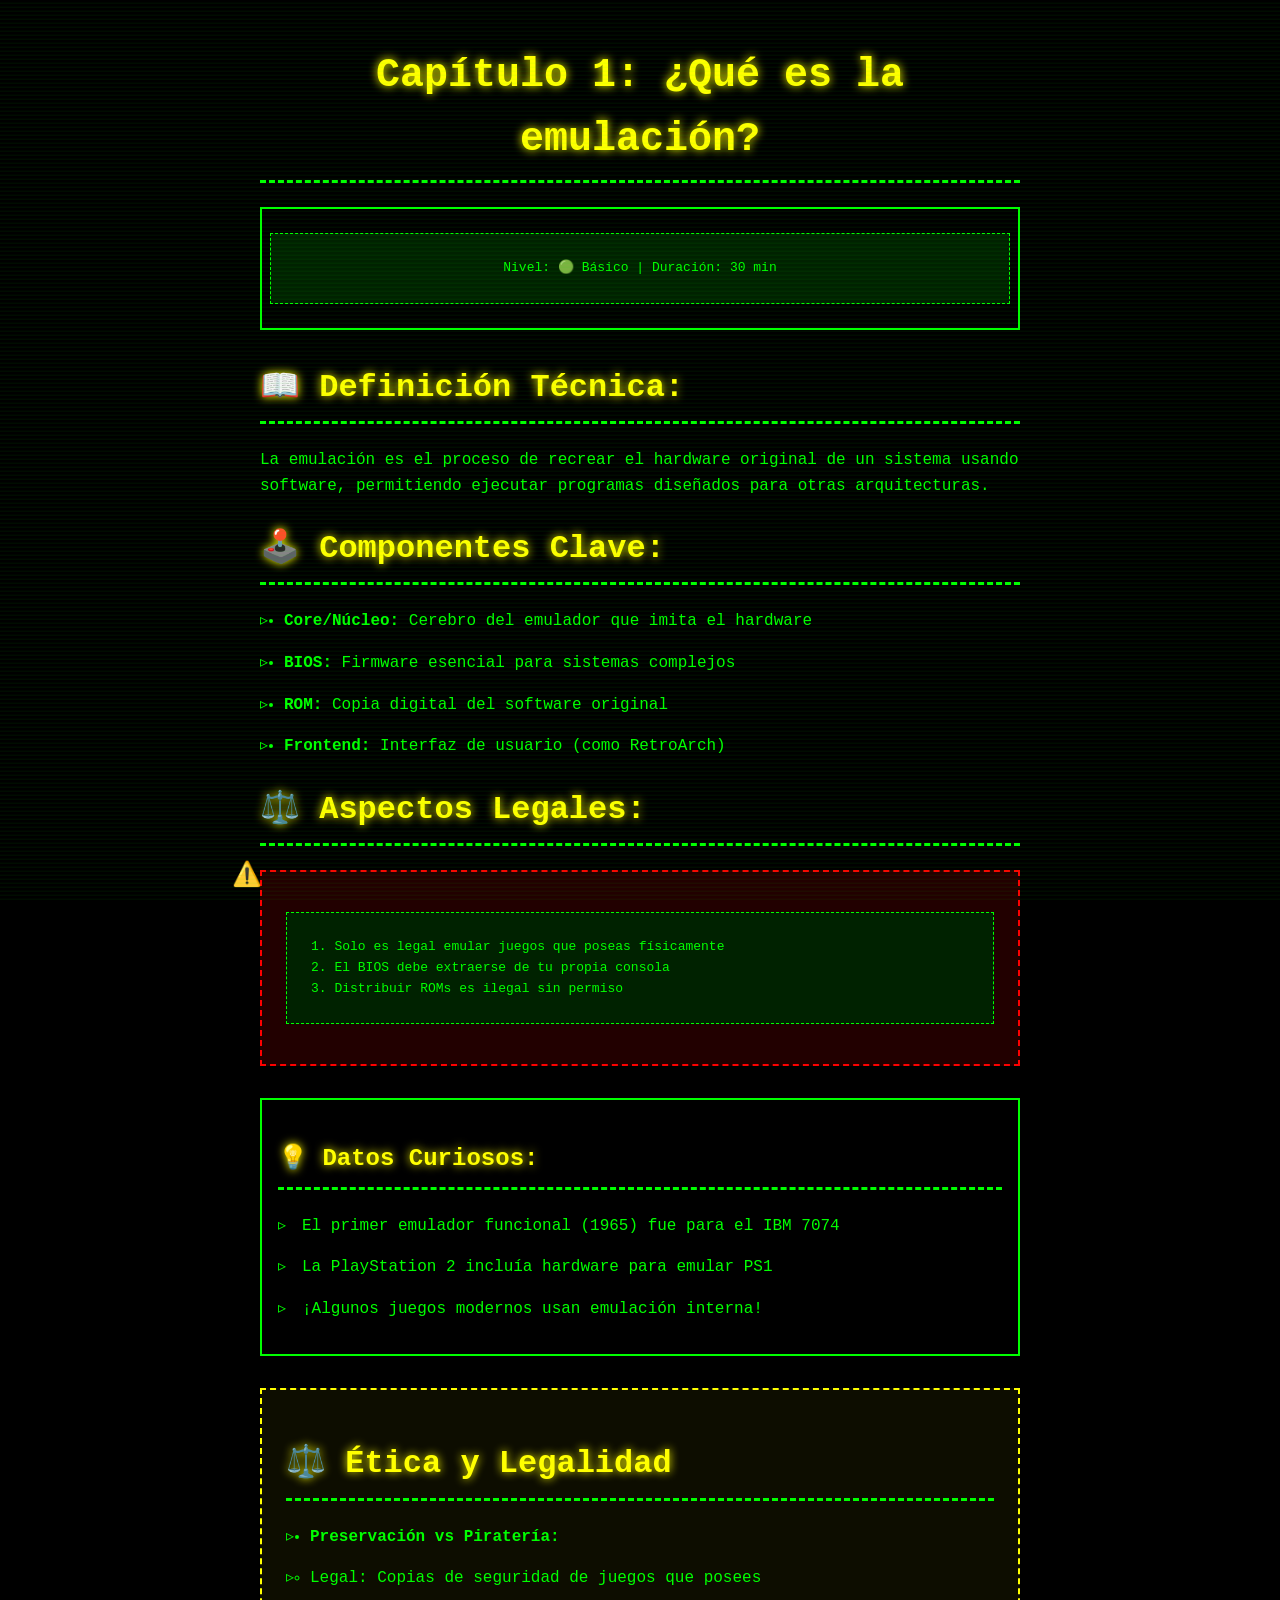
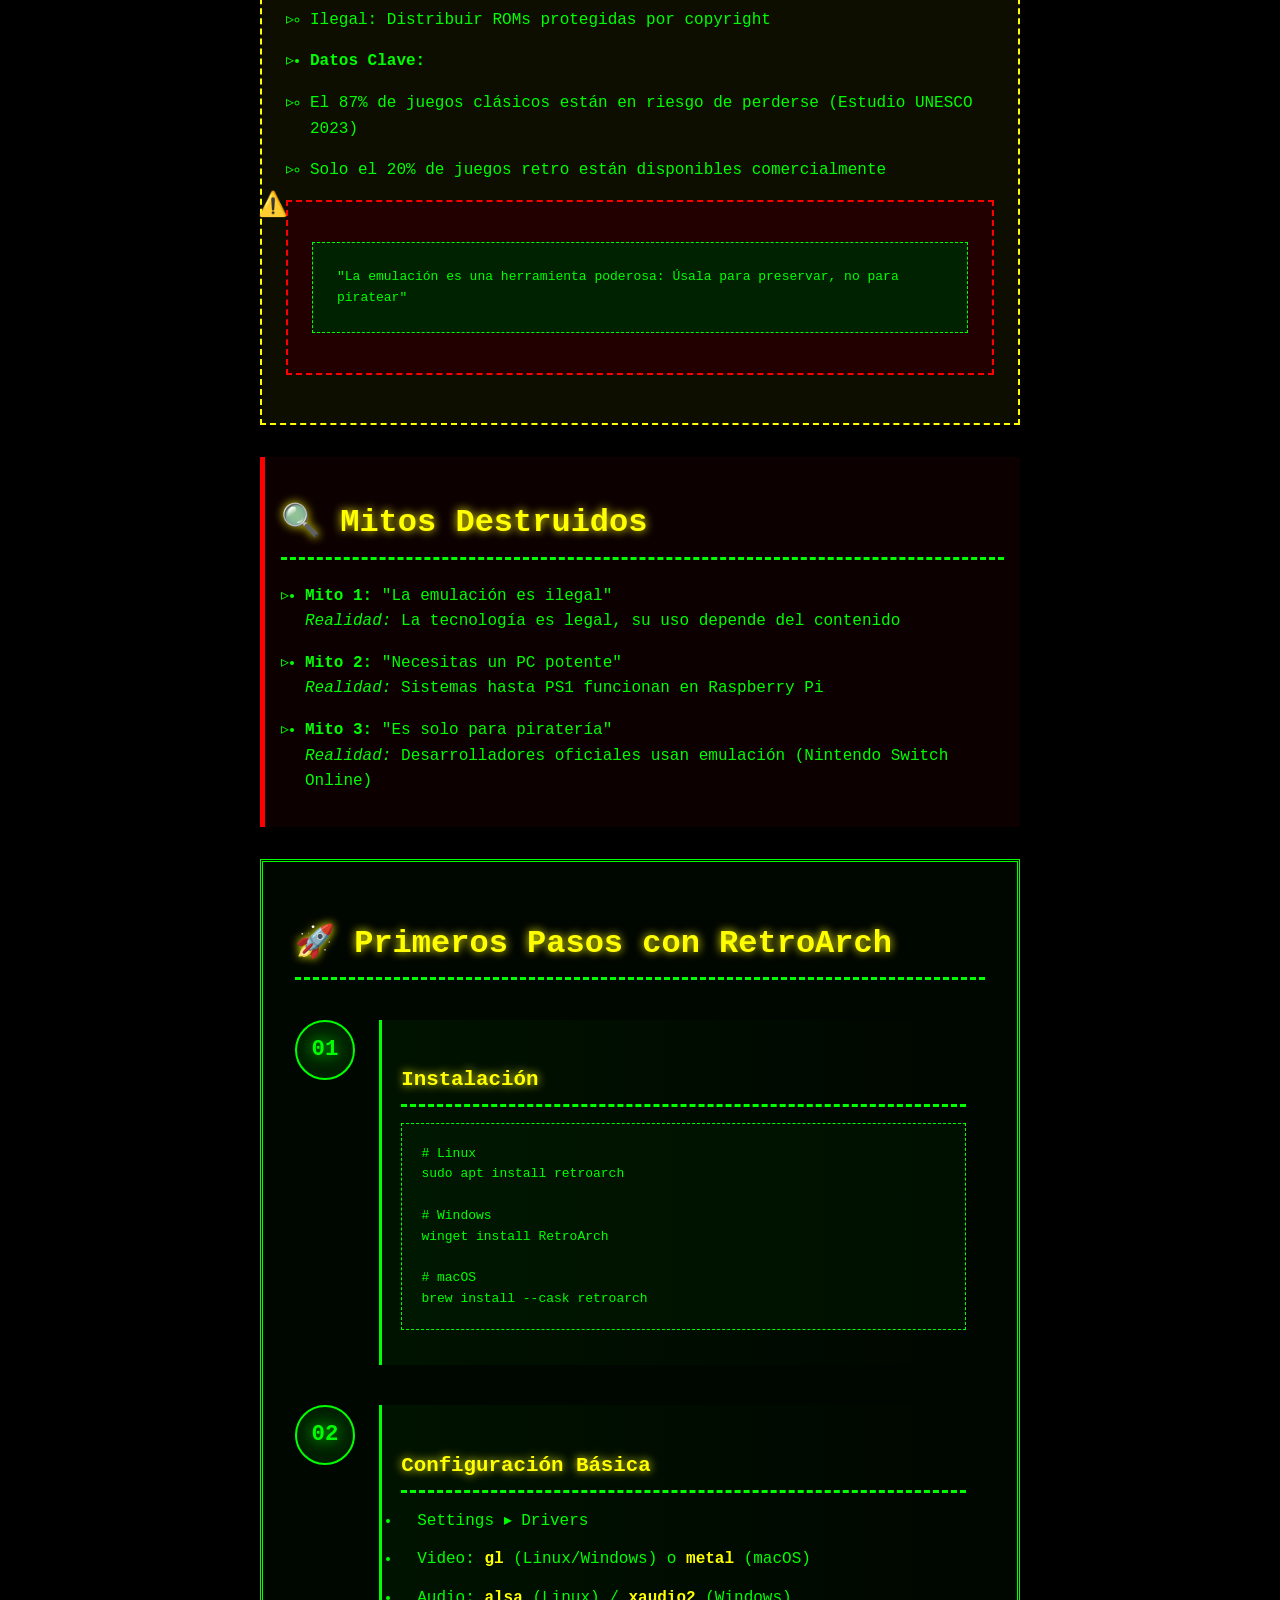
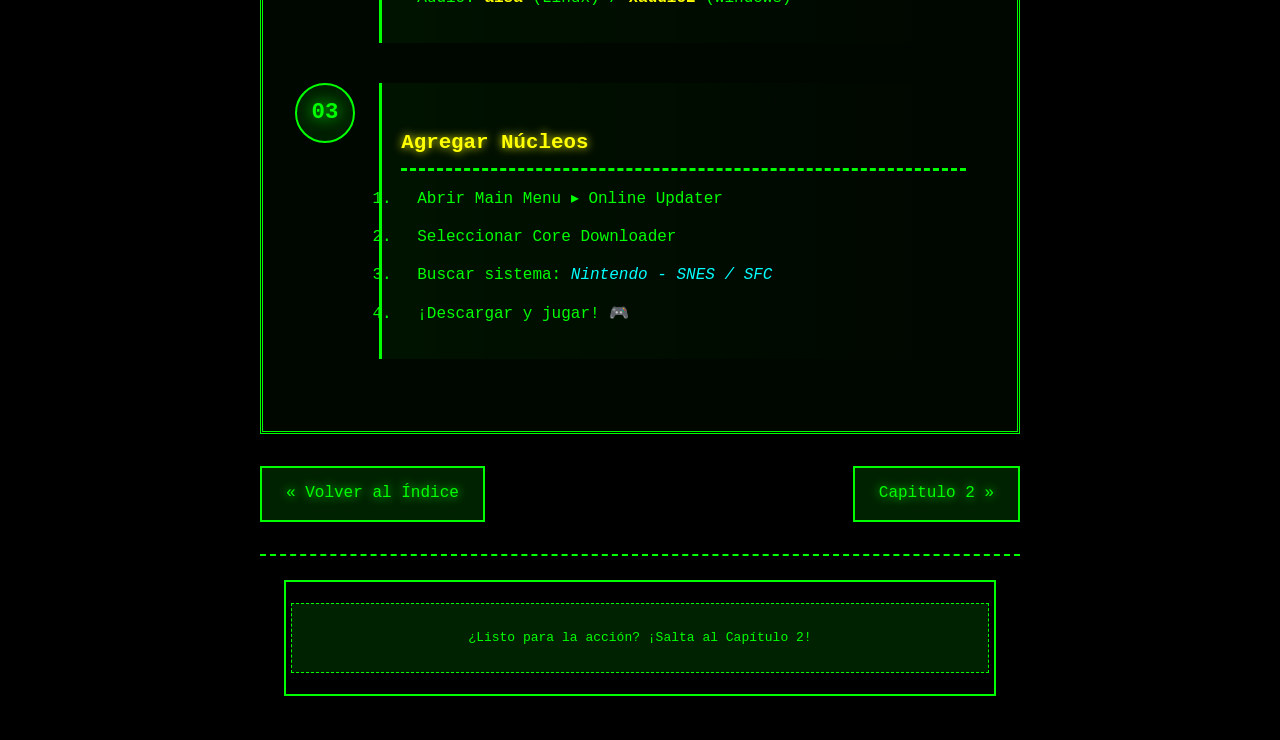
==== commit e01c95a6: "Update capitulo-1.html" ====
--- a/capitulos/capitulo-1.html
+++ b/capitulos/capitulo-1.html
@@ -185,7 +185,7 @@
 
         <div class="nav-buttons mt-2">
             <a href="../index.html" class="nav-button">« Volver al Índice</a>
-            <a href="capitulo-2.html" class="nav-button">Siguiente: Instalación Básica »</a>
+            <a href="capitulo-2.html" class="nav-button">Capitulo 2 »</a>
         </div>
 
         <footer class="footer mt-2">
@@ -268,31 +268,7 @@
             audioManager.init();
         });
 
-        // Efecto CRT Dinámico
-        let scanPosition = 0;
-        const crtEffect = () => {
-            const overlay = document.querySelector('.crt-overlay');
-            scanPosition = (scanPosition + 0.5) % 100;
-            
-            overlay.style.background = `
-                linear-gradient(
-                    to bottom,
-                    rgba(0, 255, 0, 0.05) ${scanPosition}%,
-                    rgba(0, 255, 0, 0.15) ${scanPosition + 20}%,
-                    transparent 100%
-                ),
-                repeating-linear-gradient(
-                    0deg,
-                    rgba(0, 255, 0, 0.1) 0px,
-                    rgba(0, 255, 0, 0.1) 1px,
-                    transparent 2px,
-                    transparent 3px
-                )
-            `;
-
-            requestAnimationFrame(crtEffect);
-        };
-        crtEffect();
+        
     </script>
 </body>
 </html>
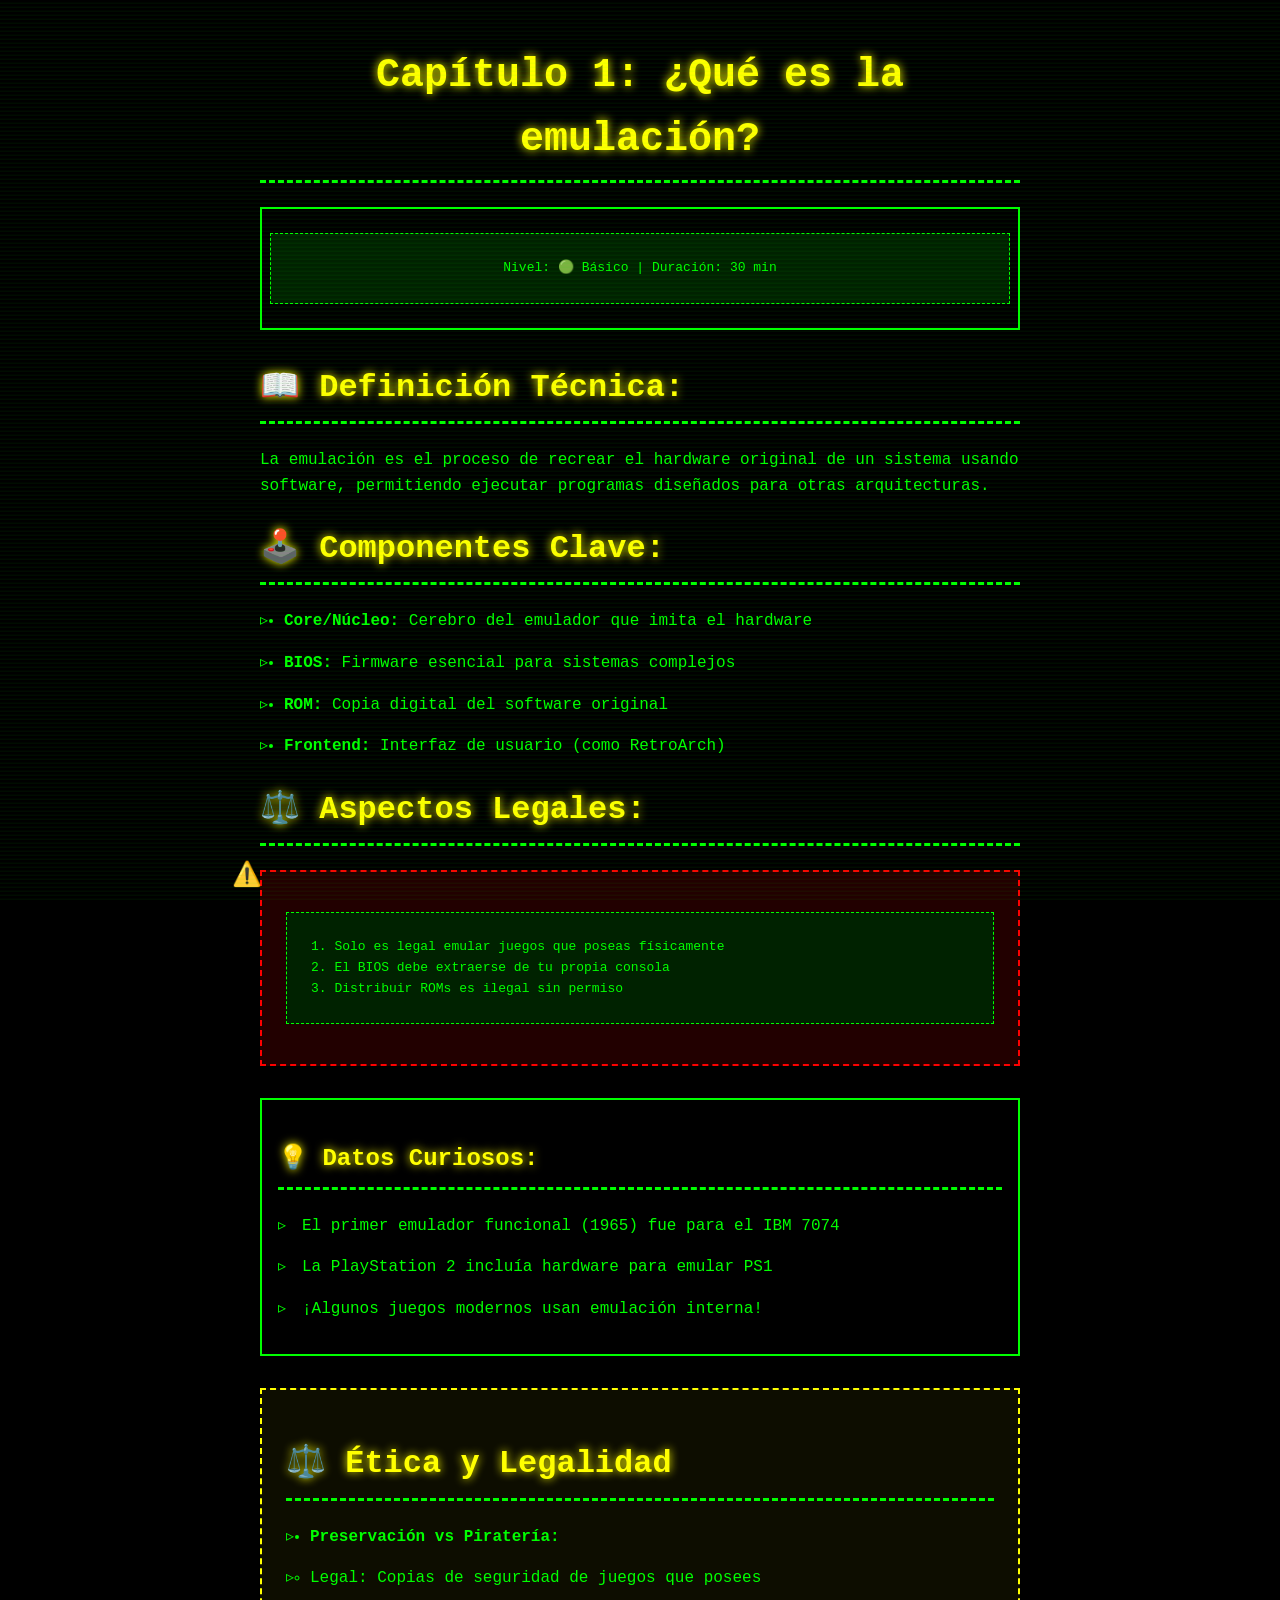
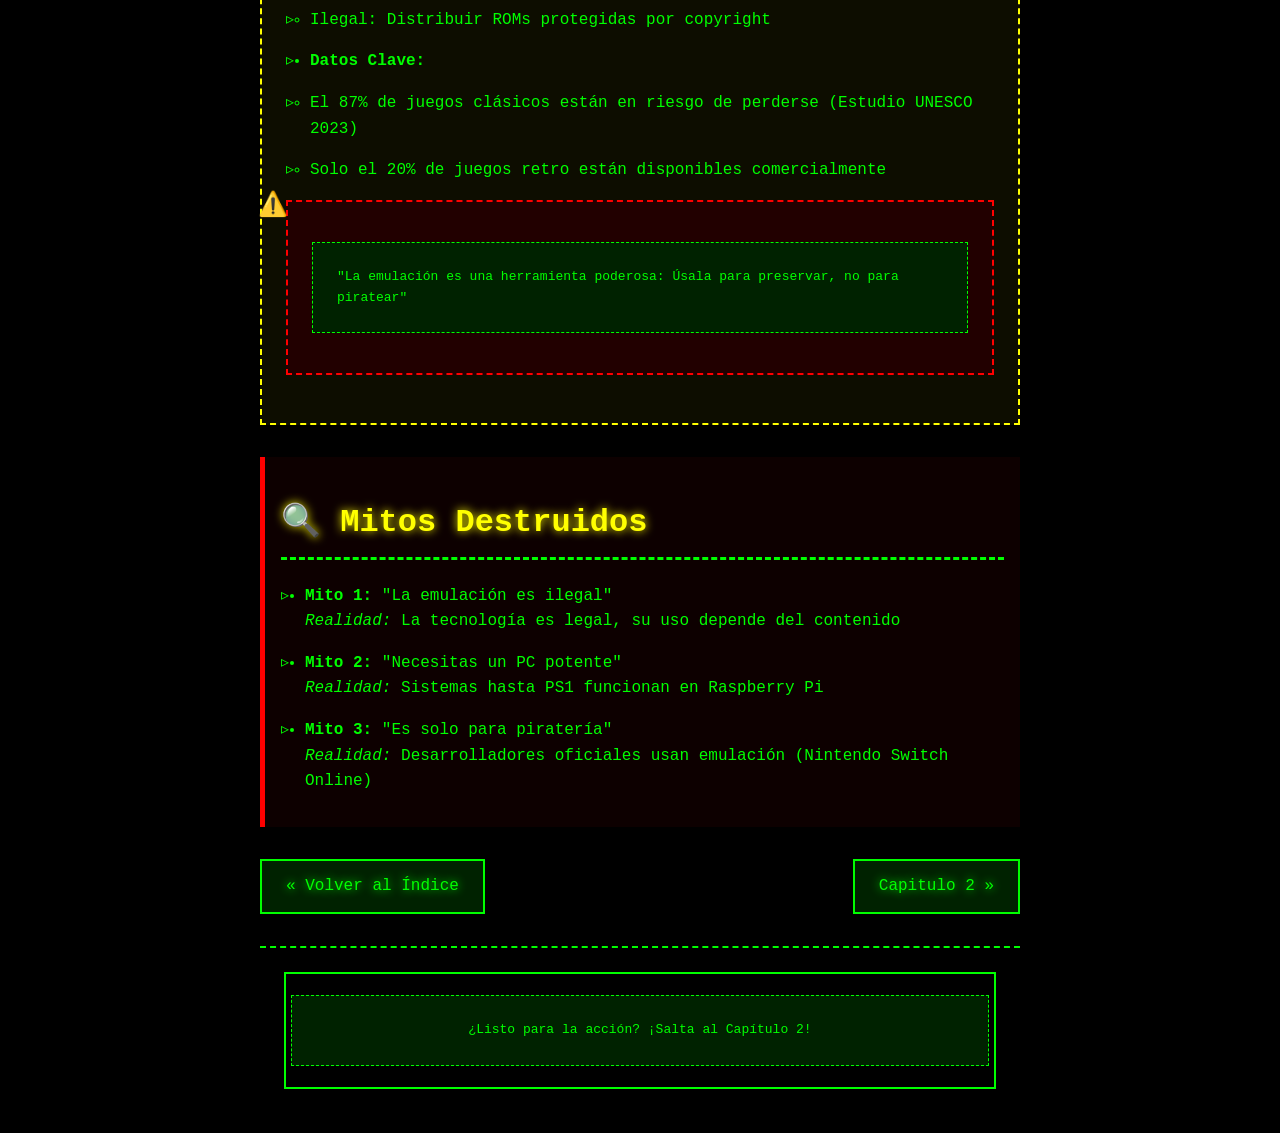
==== commit 8d74ec4b: "Update capitulo-1.html" ====
--- a/capitulos/capitulo-1.html
+++ b/capitulos/capitulo-1.html
@@ -128,59 +128,7 @@
                     </ul>
                 </div>
             </div>
-
-            <!-- Nueva Sección: Primeros Pasos con RetroArch -->
-    <div class="retroarch-guide">
-    <h2 class="glow-text">🚀 Primeros Pasos con RetroArch</h2>
-    
-    <div class="step-container">
-        <!-- Paso 1 -->
-        <div class="step-item">
-            <div class="step-number">01</div>
-            <div class="step-content">
-                <h3>Instalación</h3>
-                <div class="code-block">
-                    <pre>
-# Linux
-sudo apt install retroarch
-
-# Windows
-winget install RetroArch
-
-# macOS
-brew install --cask retroarch</pre>
-                </div>
-            </div>
-        </div>
-
-        <!-- Paso 2 -->
-        <div class="step-item">
-            <div class="step-number">02</div>
-            <div class="step-content">
-                <h3>Configuración Básica</h3>
-                <ul class="config-list">
-                    <li><span class="cli-command">Settings ▸ Drivers</span></li>
-                    <li>Video: <span class="setting-value">gl</span> (Linux/Windows) o <span class="setting-value">metal</span> (macOS)</li>
-                    <li>Audio: <span class="setting-value">alsa</span> (Linux) / <span class="setting-value">xaudio2</span> (Windows)</li>
-                </ul>
-            </div>
-        </div>
-
-        <!-- Paso 3 -->
-        <div class="step-item">
-            <div class="step-number">03</div>
-            <div class="step-content">
-                <h3>Agregar Núcleos</h3>
-                <ol class="core-steps">
-                    <li>Abrir <span class="menu-path">Main Menu ▸ Online Updater</span></li>
-                    <li>Seleccionar <span class="menu-option">Core Downloader</span></li>
-                    <li>Buscar sistema: <span class="core-example">Nintendo - SNES / SFC</span></li>
-                    <li>¡Descargar y jugar! <span class="emoji">🎮</span></li>
-                </ol>
-            </div>
-        </div>
-    </div>
-</div>
+            
         </article>
 
         <div class="nav-buttons mt-2">
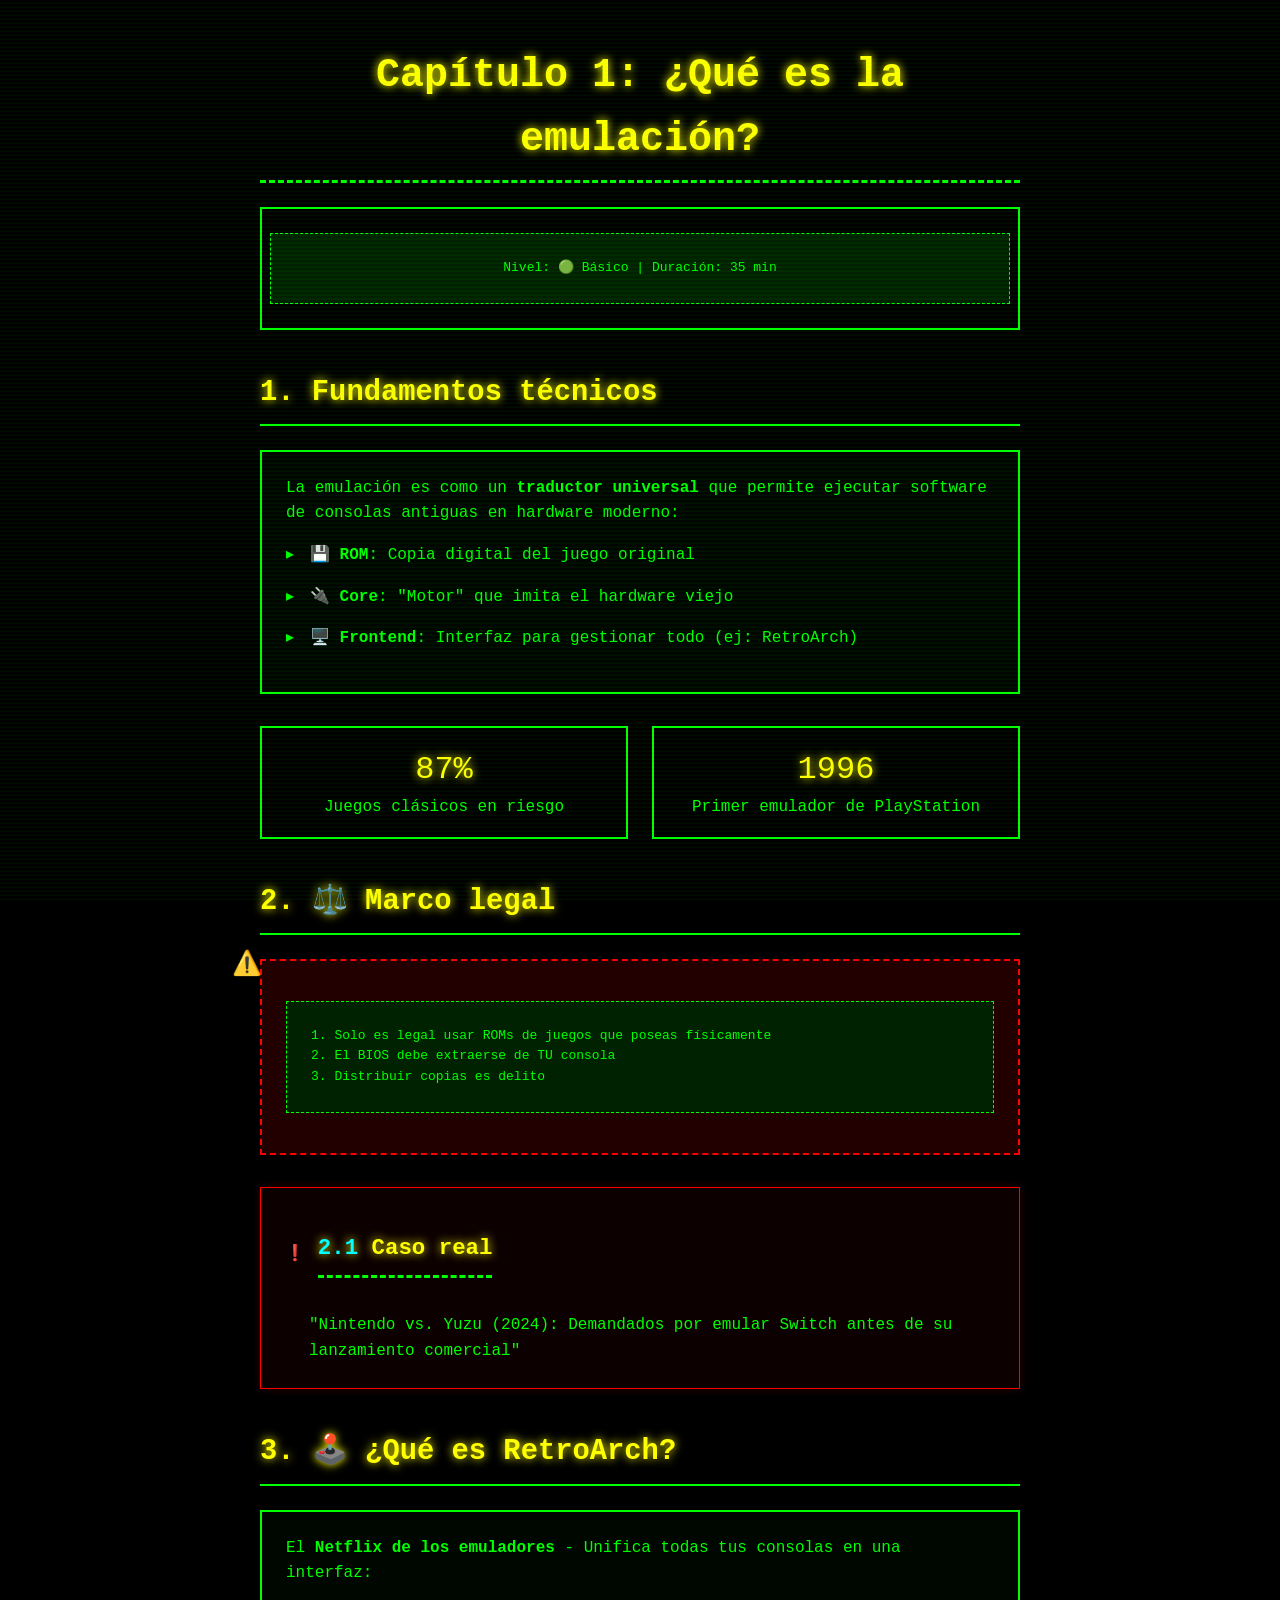
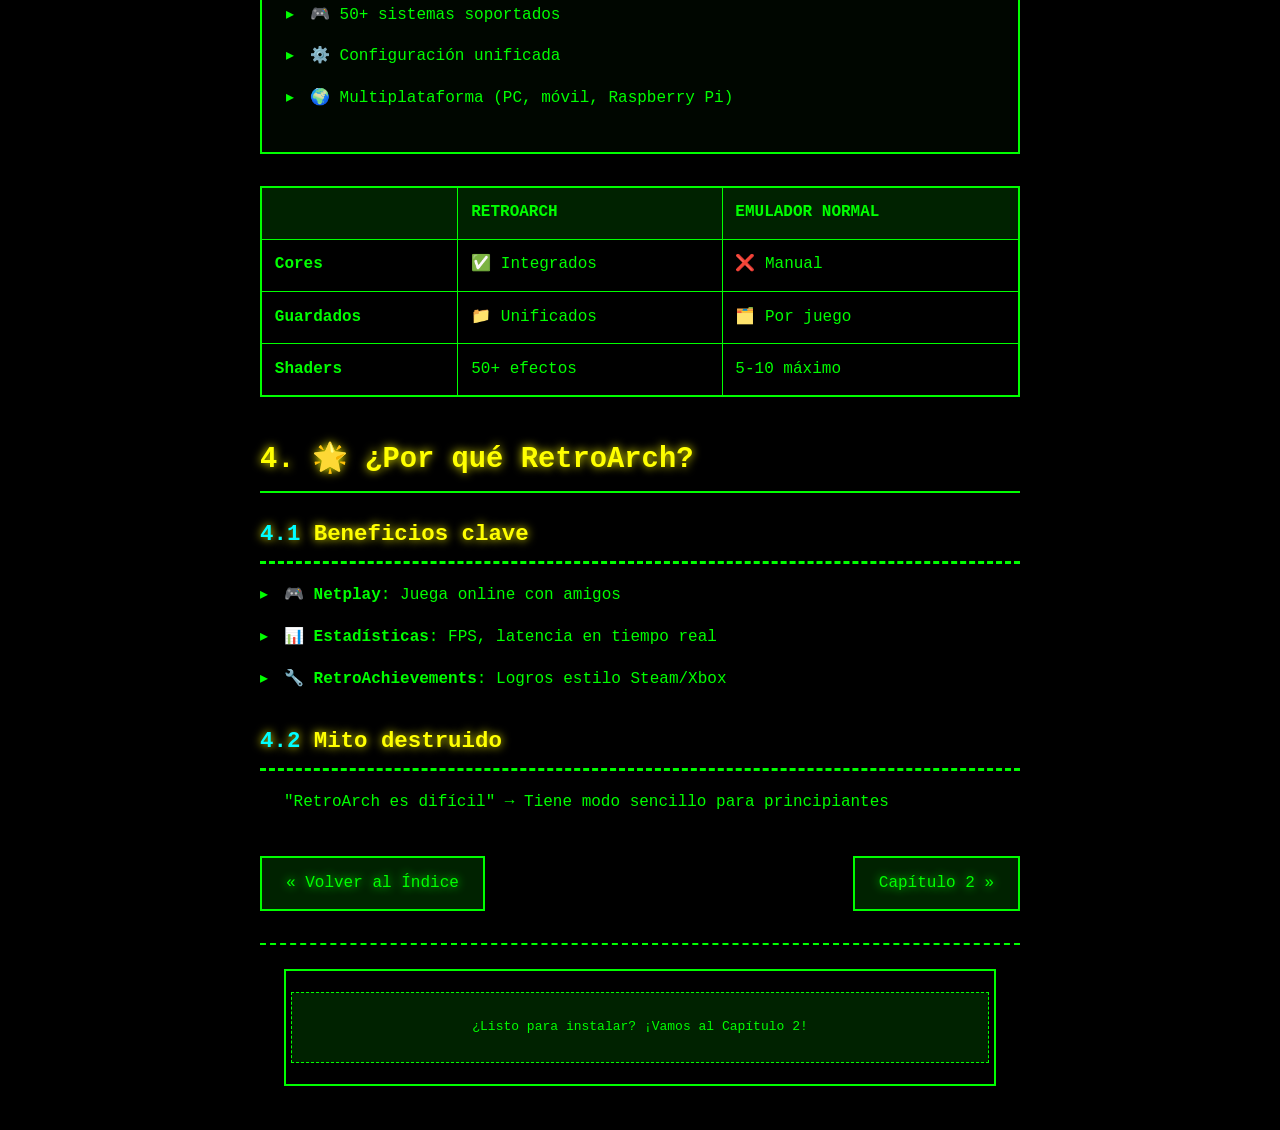
==== commit e4cd6b13: "Update capitulo-1.html" ====
--- a/capitulos/capitulo-1.html
+++ b/capitulos/capitulo-1.html
@@ -9,42 +9,6 @@
         <source src="../sfx/hover.wav" type="audio/wav">
         <source src="../sfx/hover.mp3" type="audio/mpeg">
     </audio>
-    <style>
-        .ethics-section {
-            border: 2px dashed #ff0;
-            padding: 1.5rem;
-            margin: 2rem 0;
-            background: rgba(64, 64, 0, 0.2);
-        }
-
-        .myth-buster {
-            border-left: 5px solid #f00;
-            padding: 1rem;
-            margin: 1rem 0;
-            background: rgba(64, 0, 0, 0.2);
-        }
-
-        .retroarch-steps {
-            border: 3px double #0f0;
-            padding: 1.5rem;
-            margin: 2rem 0;
-            counter-reset: step-counter;
-        }
-
-        .retroarch-steps li {
-            margin: 1.5rem 0;
-            position: relative;
-            padding-left: 2.5rem;
-        }
-
-        .retroarch-steps li::before {
-            counter-increment: step-counter;
-            content: "➔ Paso " counter(step-counter) ":";
-            position: absolute;
-            left: 0;
-            color: #0f0;
-        }
-    </style>
 </head>
 <body>
     <div class="crt-overlay"></div>
@@ -53,98 +17,129 @@
         <header class="text-center">
             <h1 class="glow-text">Capítulo 1: ¿Qué es la emulación?</h1>
             <div class="pixel-border mt-1" style="padding: 0.5rem;">
-                <pre>Nivel: 🟢 Básico | Duración: 30 min</pre>
+                <pre>Nivel: 🟢 Básico | Duración: 35 min</pre>
             </div>
         </header>
 
         <article class="retro-article mt-2">
-            <div class="definition-box">
-                <h2 class="glow-text">📖 Definición Técnica:</h2>
-                <p>La emulación es el proceso de recrear el hardware original de un sistema usando software, permitiendo ejecutar programas diseñados para otras arquitecturas.</p>
-            </div>
-
-            <h2 class="glow-text">🕹️ Componentes Clave:</h2>
-            <div class="retro-list">
-                <ul>
-                    <li><strong>Core/Núcleo:</strong> Cerebro del emulador que imita el hardware</li>
-                    <li><strong>BIOS:</strong> Firmware esencial para sistemas complejos</li>
-                    <li><strong>ROM:</strong> Copia digital del software original</li>
-                    <li><strong>Frontend:</strong> Interfaz de usuario (como RetroArch)</li>
-                </ul>
-            </div>
-
-            <h2 class="glow-text">⚖️ Aspectos Legales:</h2>
-            <div class="warning">
-                <pre>
-1. Solo es legal emular juegos que poseas físicamente
-2. El BIOS debe extraerse de tu propia consola
-3. Distribuir ROMs es ilegal sin permiso</pre>
-            </div>
-
-            <div class="pixel-border mt-2" style="padding: 1rem;">
-                <h3 class="glow-text">💡 Datos Curiosos:</h3>
-                <ul class="retro-list">
-                    <li>El primer emulador funcional (1965) fue para el IBM 7074</li>
-                    <li>La PlayStation 2 incluía hardware para emular PS1</li>
-                    <li>¡Algunos juegos modernos usan emulación interna!</li>
-                </ul>
-            </div>
-
-            <!-- Nueva Sección: Reflexión Ética -->
-            <div class="ethics-section">
-                <h2 class="glow-text">⚖️ Ética y Legalidad</h2>
-                <div class="retro-list">
-                    <ul>
-                        <li><strong>Preservación vs Piratería:</strong> 
-                            <ul>
-                                <li>Legal: Copias de seguridad de juegos que posees</li>
-                                <li>Ilegal: Distribuir ROMs protegidas por copyright</li>
-                            </ul>
-                        </li>
-                        <li><strong>Datos Clave:</strong>
-                            <ul>
-                                <li>El 87% de juegos clásicos están en riesgo de perderse (Estudio UNESCO 2023)</li>
-                                <li>Solo el 20% de juegos retro están disponibles comercialmente</li>
-                            </ul>
-                        </li>
+            <!-- Sección 1.1 - Conceptos básicos -->
+            <div class="section">
+                <h2 class="section-title glow-text">Fundamentos técnicos</h2>
+                <div class="content-box">
+                    <p>La emulación es como un <strong>traductor universal</strong> que permite ejecutar software de consolas antiguas en hardware moderno:</p>
+                    <ul class="retro-list">
+                        <li>💾 <strong>ROM</strong>: Copia digital del juego original</li>
+                        <li>🔌 <strong>Core</strong>: "Motor" que imita el hardware viejo</li>
+                        <li>🖥️ <strong>Frontend</strong>: Interfaz para gestionar todo (ej: RetroArch)</li>
                     </ul>
                 </div>
-                <div class="warning mt-1">
-                    <pre>"La emulación es una herramienta poderosa: Úsala para preservar, no para piratear"</pre>
-                </div>
-            </div>
-
-            <!-- Nueva Sección: Mitos Comunes -->
-            <div class="myth-buster">
-                <h2 class="glow-text">🔍 Mitos Destruidos</h2>
-                <div class="retro-list">
-                    <ul>
-                        <li><strong>Mito 1:</strong> "La emulación es ilegal"
-                            <br><em>Realidad:</em> La tecnología es legal, su uso depende del contenido</li>
-                        <li><strong>Mito 2:</strong> "Necesitas un PC potente"
-                            <br><em>Realidad:</em> Sistemas hasta PS1 funcionan en Raspberry Pi</li>
-                        <li><strong>Mito 3:</strong> "Es solo para piratería"
-                            <br><em>Realidad:</em> Desarrolladores oficiales usan emulación (Nintendo Switch Online)</li>
+
+                <div class="stats-grid mt-2">
+                    <div class="stat-item pixel-border">
+                        <div class="stat-value">87%</div>
+                        <div class="neon-green">Juegos clásicos en riesgo</div>
+                    </div>
+                    <div class="stat-item pixel-border">
+                        <div class="stat-value">1996</div>
+                        <div class="neon-green">Primer emulador de PlayStation</div>
+                    </div>
+                </div>
+            </div>
+
+            <!-- Sección 1.2 - Legalidad -->
+            <div class="section">
+                <h2 class="section-title glow-text">⚖️ Marco legal</h2>
+                <div class="warning">
+                    <pre class="neon-red">
+1. Solo es legal usar ROMs de juegos que poseas físicamente
+2. El BIOS debe extraerse de TU consola
+3. Distribuir copias es delito</pre>
+                </div>
+
+                <div class="myth-card mt-2">
+                    <div class="myth-header">
+                        <span class="neon-red">❗</span>
+                        <h3 class="subsection-title">Caso real</h3>
+                    </div>
+                    <blockquote class="retro-list">
+                        "Nintendo vs. Yuzu (2024): Demandados por emular Switch antes de su lanzamiento comercial"
+                    </blockquote>
+                </div>
+            </div>
+
+            <!-- Sección 1.3 - Introducción a RetroArch -->
+            <div class="section">
+                <h2 class="section-title glow-text">🕹️ ¿Qué es RetroArch?</h2>
+                <div class="content-box">
+                    <p>El <strong>Netflix de los emuladores</strong> - Unifica todas tus consolas en una interfaz:</p>
+                    <ul class="retro-list">
+                        <li>🎮 50+ sistemas soportados</li>
+                        <li>⚙️ Configuración unificada</li>
+                        <li>🌍 Multiplataforma (PC, móvil, Raspberry Pi)</li>
                     </ul>
                 </div>
-            </div>
-            
+
+                <table class="retro-table mt-2">
+                    <thead>
+                        <tr>
+                            <th></th>
+                            <th>RetroArch</th>
+                            <th>Emulador normal</th>
+                        </tr>
+                    </thead>
+                    <tbody>
+                        <tr>
+                            <td><strong>Cores</strong></td>
+                            <td>✅ Integrados</td>
+                            <td>❌ Manual</td>
+                        </tr>
+                        <tr>
+                            <td><strong>Guardados</strong></td>
+                            <td>📁 Unificados</td>
+                            <td>🗂️ Por juego</td>
+                        </tr>
+                        <tr>
+                            <td><strong>Shaders</strong></td>
+                            <td>50+ efectos</td>
+                            <td>5-10 máximo</td>
+                        </tr>
+                    </tbody>
+                </table>
+            </div>
+
+            <!-- Sección 1.4 - Ventajas RetroArch -->
+            <div class="section">
+                <h2 class="section-title glow-text">🌟 ¿Por qué RetroArch?</h2>
+                <div class="ethics-section">
+                    <h3 class="subsection-title neon-cyan">Beneficios clave</h3>
+                    <ul class="retro-list">
+                        <li>🎮 <strong>Netplay</strong>: Juega online con amigos</li>
+                        <li>📊 <strong>Estadísticas</strong>: FPS, latencia en tiempo real</li>
+                        <li>🔧 <strong>RetroAchievements</strong>: Logros estilo Steam/Xbox</li>
+                    </ul>
+                </div>
+
+                <div class="myth-buster mt-2">
+                    <h3 class="subsection-title neon-yellow">Mito destruido</h3>
+                    <p class="retro-list">"RetroArch es difícil" → Tiene modo sencillo para principiantes</p>
+                </div>
+            </div>
         </article>
 
         <div class="nav-buttons mt-2">
             <a href="../index.html" class="nav-button">« Volver al Índice</a>
-            <a href="capitulo-2.html" class="nav-button">Capitulo 2 »</a>
+            <a href="capitulo-2.html" class="nav-button">Capítulo 2 »</a>
         </div>
 
         <footer class="footer mt-2">
             <div class="pixel-border" style="padding: 5px;">
-                <pre>¿Listo para la acción? <a href="capitulo-2.html" 
-                   style="color:#0f0;text-decoration:none;">¡Salta al Capítulo 2!</a></pre>
+                <pre>¿Listo para instalar? <a href="capitulo-2.html" 
+                   style="color:#0f0;text-decoration:none;">¡Vamos al Capítulo 2!</a></pre>
             </div>
         </footer>
     </div>
 
-    <!-- Sistema de Audio Mejorado -->
+    <!-- Sistema de Audio (idéntico al original) -->
     <script>
         document.addEventListener('DOMContentLoaded', () => {
             const audioManager = {
@@ -174,12 +169,10 @@
                         }
                     };
 
-                    // Activación por cualquier interacción
                     ['click', 'touchstart', 'keydown'].forEach(event => {
                         window.addEventListener(event, enableSystem);
                     });
 
-                    // Sonido en hover
                     document.querySelectorAll('a, button, kbd').forEach(element => {
                         element.addEventListener('mouseenter', () => {
                             if (this.elements.enabled) {
@@ -215,8 +208,6 @@
 
             audioManager.init();
         });
-
-        
     </script>
 </body>
 </html>
--- a/css/retro.css
+++ b/css/retro.css
@@ -58,6 +58,7 @@
     font-family: 'Courier New', monospace;
     line-height: 1.6;
     overflow-x: hidden;
+    counter-reset: section; /* Añadido para numeración jerárquica */
 }
 
 .container {
@@ -82,7 +83,6 @@
 h3 { font-size: 1.5rem; }
 
 /* ===== COMPONENTES PRINCIPALES ===== */
-/* Bloques de Advertencia */
 .warning {
     background: #220000;
     border: 2px dashed var(--neon-red);
@@ -99,7 +99,6 @@
     font-size: 1.5rem;
 }
 
-/* Bloques de Código */
 pre {
     background: #002200;
     border: 1px dashed var(--neon-green);
@@ -109,7 +108,6 @@
     white-space: pre-wrap;
 }
 
-/* Tablas Retro */
 .retro-table {
     width: 100%;
     border-collapse: collapse;
@@ -129,7 +127,6 @@
     text-transform: uppercase;
 }
 
-/* Navegación */
 .nav-buttons {
     display: flex;
     justify-content: space-between;
@@ -151,7 +148,6 @@
     transform: translateX(5px);
 }
 
-/* Listas */
 .retro-list {
     list-style: none;
     padding-left: 1.5rem;
@@ -163,13 +159,12 @@
 }
 
 .retro-list li::before {
-    content: "▹";
+    content: "\25B8"; /* Carácter Unicode más confiable */
     color: var(--neon-green);
     position: absolute;
     left: -1.5rem;
 }
 
-/* Pie de Página */
 .footer {
     margin-top: 3rem;
     padding: 1.5rem;
@@ -177,80 +172,145 @@
     text-align: center;
 }
 
-/* ===== SECCIÓN RETROARCH ===== */
-.retroarch-guide {
-    border: 3px double var(--neon-green);
-    padding: 2rem;
+/* ===== ESTRUCTURA JERÁRQUICA ===== */
+.section {
+    counter-reset: subsection;
+    margin: 2.5rem 0;
+}
+
+.section-title {
+    counter-increment: section;
+    font-size: 1.8rem;
+    border-bottom: 2px solid var(--neon-green);
+    padding-bottom: 0.5rem;
+    margin-bottom: 1.5rem;
+}
+
+.section-title::before {
+    content: counter(section) ". ";
+    color: var(--neon-yellow);
+}
+
+.subsection-title {
+    counter-increment: subsection;
+    font-size: 1.4rem;
+    margin: 1.2rem 0;
+}
+
+.subsection-title::before {
+    content: counter(section) "." counter(subsection) " ";
+    color: var(--neon-cyan);
+}
+
+/* ===== COMPONENTES UNIFICADOS ===== */
+.content-box {
+    background: rgba(0, 20, 0, 0.3);
+    border: 2px solid var(--neon-green);
+    padding: 1.5rem;
+    margin: 1.2rem 0;
+    position: relative;
+    z-index: 1; /* Añadido para contexto de apilamiento */
+}
+
+.hierarchical-list {
+    list-style: none;
+    padding-left: 2rem;
+}
+
+.hierarchical-list li {
+    margin: 1rem 0;
+    padding-left: 1.5rem;
+    position: relative;
+}
+
+.hierarchical-list li::before {
+    content: "\25B8";
+    position: absolute;
+    left: 0;
+    color: var(--neon-green);
+}
+
+.timeline {
+    position: relative;
+    padding-left: 2rem;
+}
+
+.timeline::before {
+    content: "";
+    position: absolute;
+    left: 0;
+    top: 0;
+    width: 3px;
+    height: calc(100% - 20px);
+    background: var(--neon-green);
+    margin: 10px 0;
+}
+
+.timeline-item {
     margin: 2rem 0;
-    background: rgba(0, 20, 0, 0.3);
-}
-
-.step-container {
-    margin-top: 1.5rem;
-}
-
-.step-item {
-    display: flex;
-    gap: 1.5rem;
-    margin: 2.5rem 0;
-    align-items: flex-start;
-}
-
-.step-number {
-    flex-shrink: 0;
-    width: 60px;
-    height: 60px;
-    background: rgba(0, 255, 0, 0.1);
-    border: 2px solid var(--neon-green);
+    position: relative;
+    padding-left: 2rem;
+}
+
+.timeline-marker {
+    position: absolute;
+    left: -2.8rem;
+    top: 0;
+    width: 2rem;
+    height: 2rem;
+    background: var(--neon-green);
+    color: #000;
     border-radius: 50%;
     display: flex;
     align-items: center;
     justify-content: center;
-    font-size: 1.4rem;
     font-weight: bold;
-    text-shadow: 0 0 15px var(--neon-green);
-}
-
-.step-content {
-    flex-grow: 1;
-    padding: 1.2rem;
-    border-left: 3px solid var(--neon-green);
-    background: linear-gradient(to right, rgba(0, 255, 0, 0.05), transparent);
-}
-
-.step-content h3 {
+}
+
+.stats-grid {
+    display: grid;
+    grid-template-columns: repeat(auto-fit, minmax(150px, 1fr));
+    gap: 1.5rem;
+    margin: 1.5rem 0;
+}
+
+.stat-item {
+    text-align: center;
+    padding: 1rem;
+    border: 1px solid var(--neon-green);
+}
+
+.stat-value {
+    font-size: 2rem;
     color: var(--neon-yellow);
+    text-shadow: 0 0 10px var(--neon-yellow);
+}
+
+.myth-grid {
+    display: grid;
+    gap: 1.5rem;
+    grid-template-columns: repeat(auto-fit, minmax(300px, 1fr));
+}
+
+.myth-card {
+    padding: 1.5rem;
+    border: 1px solid var(--neon-red);
+    background: rgba(64, 0, 0, 0.2);
+    box-shadow: 0 0 8px rgba(255, 0, 0, 0.2); /* Añadido efecto glow */
+}
+
+.myth-header {
+    display: flex;
+    align-items: center;
+    gap: 0.8rem;
     margin-bottom: 1rem;
-    font-size: 1.3em;
-    text-shadow: 0 0 10px var(--neon-yellow);
-}
-
-.code-block pre {
-    background: rgba(0, 30, 0, 0.4);
-    padding: 1.2rem;
-    border: 1px dashed var(--neon-green);
-}
-
-.config-list li,
-.core-steps li {
-    margin: 0.8rem 0;
-    padding-left: 1rem;
-}
-
-.cli-command,
-.menu-path {
-    color: var(--neon-green);
-    font-family: 'Courier New', monospace;
-}
-
-.setting-value {
-    color: var(--neon-yellow);
-    font-weight: bold;
-}
-
-.core-example {
-    color: var(--neon-cyan);
-    font-style: italic;
+}
+
+.myth-reality {
+    display: flex;
+    gap: 0.8rem;
+    align-items: center;
+    color: var(--neon-green);
 }
 
 /* ===== EFECTOS ESPECIALES ===== */
@@ -290,6 +350,14 @@
         border-top: 3px solid var(--neon-green);
         padding-left: 0;
         padding-top: 1rem;
+    }
+
+    .stats-grid {
+        grid-template-columns: 1fr;
+    }
+
+    .myth-grid {
+        grid-template-columns: 1fr;
     }
 }
 
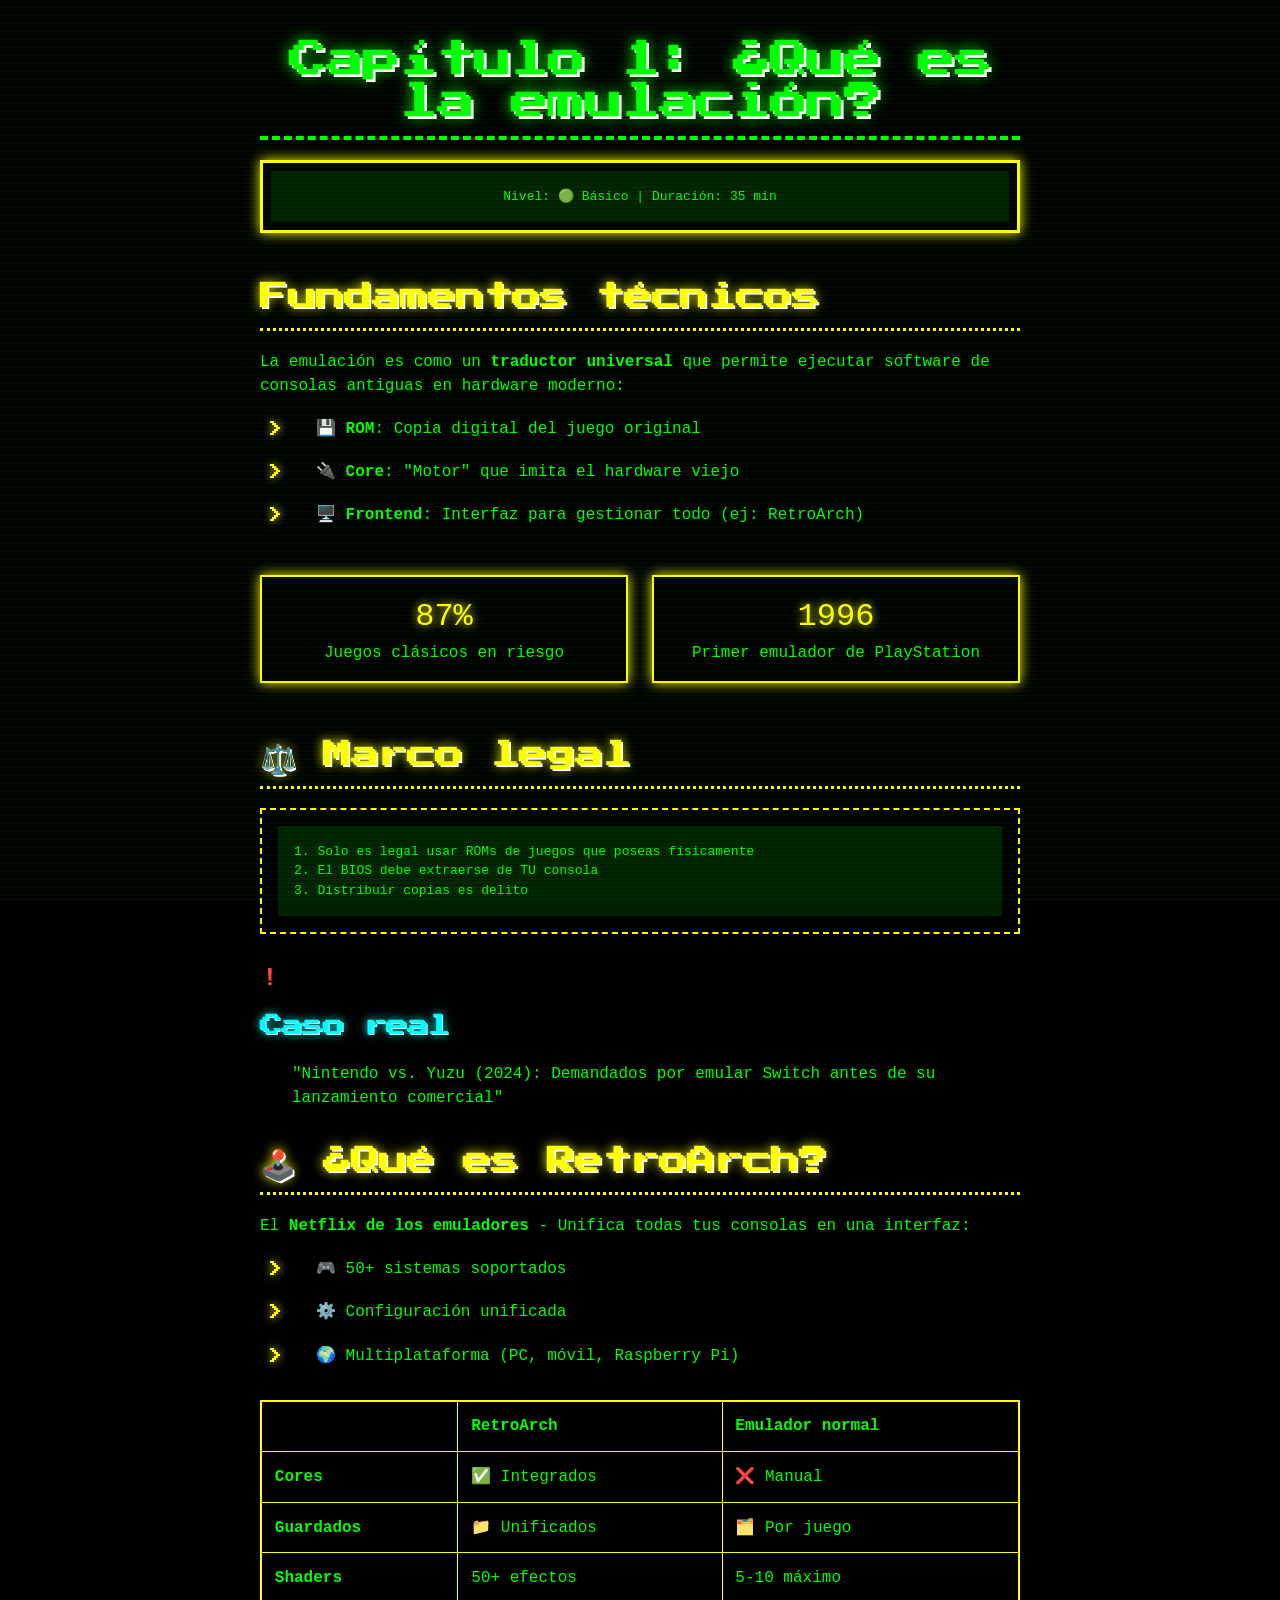
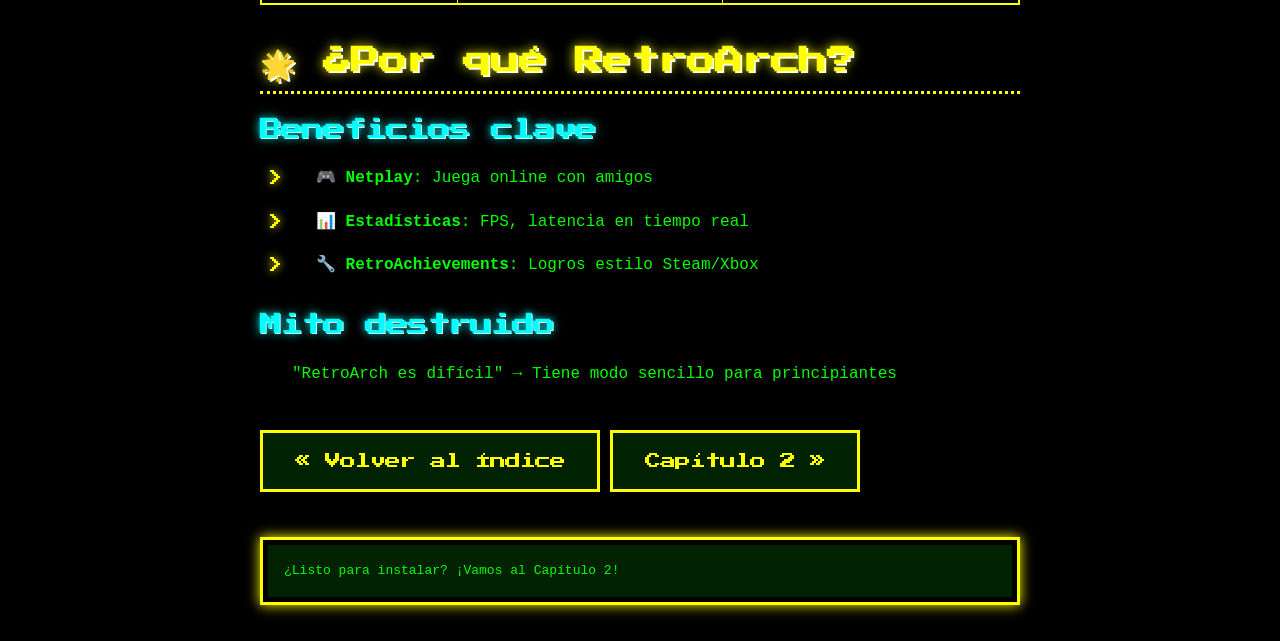
==== commit b818455a: "Update capitulo-1.html" ====
--- a/capitulos/capitulo-1.html
+++ b/capitulos/capitulo-1.html
@@ -4,6 +4,7 @@
     <meta charset="UTF-8">
     <meta name="viewport" content="width=device-width, initial-scale=1.0">
     <title>Capítulo 1: ¿Qué es la emulación?</title>
+    <link rel="stylesheet" href="https://fonts.googleapis.com/css2?family=Press+Start+2P&family=Silkscreen&display=swap">
     <link rel="stylesheet" href="../css/retro.css">
     <audio id="hover-sound">
         <source src="../sfx/hover.wav" type="audio/wav">
--- a/css/retro.css
+++ b/css/retro.css
@@ -1,5 +1,4 @@
-/* retro.css - Tema CRT Retro para "Emulación para Torpes" */
-
+/* retro.css - Versión 4.2 Final (Pixel Perfect) */
 /* ===== RESET & VARIABLES ===== */
 * {
     margin: 0;
@@ -10,12 +9,15 @@
 :root {
     --neon-green: #00ff00;
     --neon-yellow: #ffff00;
-    --neon-red: #ff0000;
+    --neon-white: #ffffff;
     --neon-cyan: #00ffff;
     --crt-bg: #000;
     --scanline: rgba(0, 255, 0, 0.05);
     --glow: 0 0 10px;
 }
+
+/* ===== FUENTES PIXEL ===== */
+@import url('https://fonts.googleapis.com/css2?family=Press+Start+2P&display=swap');
 
 /* ===== EFECTOS CRT ===== */
 .crt-overlay {
@@ -33,7 +35,7 @@
     );
     pointer-events: none;
     z-index: 999;
-    animation: scanline 6s linear infinite;
+    animation: scanline 8s linear infinite;
 }
 
 @keyframes scanline {
@@ -42,23 +44,23 @@
 }
 
 .crt-flicker {
-    animation: flicker 0.15s infinite;
+    animation: flicker 0.12s infinite;
 }
 
 @keyframes flicker {
-    0% { opacity: 0.95; }
+    0%, 100% { opacity: 0.92; }
     50% { opacity: 1; }
-    100% { opacity: 0.98; }
 }
 
 /* ===== ESTRUCTURA BASE ===== */
 body {
     background: var(--crt-bg);
     color: var(--neon-green);
+    line-height: 1.5;
+    overflow-x: hidden;
+    -webkit-font-smoothing: none;
+    -moz-osx-font-smoothing: none;
     font-family: 'Courier New', monospace;
-    line-height: 1.6;
-    overflow-x: hidden;
-    counter-reset: section; /* Añadido para numeración jerárquica */
 }
 
 .container {
@@ -69,202 +71,90 @@
     z-index: 1;
 }
 
-/* ===== TIPOGRAFÍA ===== */
-h1, h2, h3 {
-    color: var(--neon-yellow);
-    text-shadow: var(--glow) var(--neon-yellow);
-    margin: 1.5rem 0;
-    padding-bottom: 0.5rem;
-    border-bottom: 3px dashed var(--neon-green);
-}
-
-h1 { font-size: 2.5rem; }
-h2 { font-size: 2rem; }
-h3 { font-size: 1.5rem; }
-
-/* ===== COMPONENTES PRINCIPALES ===== */
-.warning {
-    background: #220000;
-    border: 2px dashed var(--neon-red);
-    padding: 1.5rem;
-    margin: 1.5rem 0;
+/* ===== TIPOGRAFÍA PIXEL ===== */
+h1, h2, h3,
+.section-title,
+.subsection-title {
+    font-family: 'Press Start 2P', cursive;
+    -webkit-font-smoothing: none;
+    -moz-osx-font-smoothing: none;
+    text-rendering: optimizeSpeed;
+    image-rendering: pixelated;
+    font-weight: normal;
+    letter-spacing: -1px;
+    margin: 1.2rem 0;
+}
+
+h1 {
+    font-size: 2.4rem;
+    color: var(--neon-green);
+    text-shadow: 
+        3px 3px 0 var(--neon-white),
+        0 0 15px var(--neon-green);
+    border-bottom: 4px dashed var(--neon-green);
+    padding-bottom: 0.8rem;
+    line-height: 1.1;
+}
+
+h2.section-title {
+    font-size: 1.8rem;
+    color: var(--neon-yellow);
+    text-shadow: 
+        2px 2px 0 var(--neon-white),
+        0 0 12px var(--neon-yellow);
+    border-bottom: 3px dotted var(--neon-yellow);
+    padding: 0.6rem 0;
+}
+
+h3.subsection-title {
+    font-size: 1.4rem;
+    color: var(--neon-cyan);
+    text-shadow: 
+        1px 1px 0 var(--neon-white),
+        0 0 10px var(--neon-cyan);
+}
+
+/* ===== COMPONENTES ===== */
+.pixel-border {
+    border: 3px solid var(--neon-yellow);
+    box-shadow: 0 0 12px var(--neon-yellow);
+    margin: 1rem 0;
+    padding: 1rem;
+}
+
+.retro-list {
+    list-style: none;
+    padding-left: 2rem;
+}
+
+.retro-list li {
+    margin: 1.2rem 0;
     position: relative;
-}
-
-.warning::before {
-    content: "⚠️";
+    padding-left: 1.5rem;
+}
+
+.retro-list li::before {
+    content: ">";
+    color: var(--neon-yellow);
     position: absolute;
-    left: -30px;
-    top: -15px;
-    font-size: 1.5rem;
-}
-
-pre {
-    background: #002200;
-    border: 1px dashed var(--neon-green);
-    padding: 1.5rem;
-    margin: 1rem 0;
-    overflow-x: auto;
-    white-space: pre-wrap;
-}
-
+    left: -1.5rem;
+    text-shadow: 0 0 8px var(--neon-yellow);
+    font-family: 'Press Start 2P', cursive;
+}
+
+/* ===== TABLAS Y ESTADÍSTICAS ===== */
 .retro-table {
     width: 100%;
     border-collapse: collapse;
     margin: 1.5rem 0;
-    border: 2px solid var(--neon-green);
+    border: 2px solid var(--neon-yellow);
 }
 
 .retro-table th,
 .retro-table td {
     padding: 0.8rem;
-    border: 1px solid var(--neon-green);
+    border: 1px solid var(--neon-yellow);
     text-align: left;
-}
-
-.retro-table th {
-    background: #002200;
-    text-transform: uppercase;
-}
-
-.nav-buttons {
-    display: flex;
-    justify-content: space-between;
-    margin: 2rem 0;
-}
-
-.nav-button {
-    background: #002200;
-    border: 2px solid var(--neon-green);
-    color: var(--neon-green);
-    padding: 0.8rem 1.5rem;
-    text-decoration: none;
-    transition: all 0.3s ease;
-    text-shadow: var(--glow) var(--neon-green);
-}
-
-.nav-button:hover {
-    background: #004400;
-    transform: translateX(5px);
-}
-
-.retro-list {
-    list-style: none;
-    padding-left: 1.5rem;
-}
-
-.retro-list li {
-    margin: 1rem 0;
-    position: relative;
-}
-
-.retro-list li::before {
-    content: "\25B8"; /* Carácter Unicode más confiable */
-    color: var(--neon-green);
-    position: absolute;
-    left: -1.5rem;
-}
-
-.footer {
-    margin-top: 3rem;
-    padding: 1.5rem;
-    border-top: 2px dashed var(--neon-green);
-    text-align: center;
-}
-
-/* ===== ESTRUCTURA JERÁRQUICA ===== */
-.section {
-    counter-reset: subsection;
-    margin: 2.5rem 0;
-}
-
-.section-title {
-    counter-increment: section;
-    font-size: 1.8rem;
-    border-bottom: 2px solid var(--neon-green);
-    padding-bottom: 0.5rem;
-    margin-bottom: 1.5rem;
-}
-
-.section-title::before {
-    content: counter(section) ". ";
-    color: var(--neon-yellow);
-}
-
-.subsection-title {
-    counter-increment: subsection;
-    font-size: 1.4rem;
-    margin: 1.2rem 0;
-}
-
-.subsection-title::before {
-    content: counter(section) "." counter(subsection) " ";
-    color: var(--neon-cyan);
-}
-
-/* ===== COMPONENTES UNIFICADOS ===== */
-.content-box {
-    background: rgba(0, 20, 0, 0.3);
-    border: 2px solid var(--neon-green);
-    padding: 1.5rem;
-    margin: 1.2rem 0;
-    position: relative;
-    z-index: 1; /* Añadido para contexto de apilamiento */
-}
-
-.hierarchical-list {
-    list-style: none;
-    padding-left: 2rem;
-}
-
-.hierarchical-list li {
-    margin: 1rem 0;
-    padding-left: 1.5rem;
-    position: relative;
-}
-
-.hierarchical-list li::before {
-    content: "\25B8";
-    position: absolute;
-    left: 0;
-    color: var(--neon-green);
-}
-
-.timeline {
-    position: relative;
-    padding-left: 2rem;
-}
-
-.timeline::before {
-    content: "";
-    position: absolute;
-    left: 0;
-    top: 0;
-    width: 3px;
-    height: calc(100% - 20px);
-    background: var(--neon-green);
-    margin: 10px 0;
-}
-
-.timeline-item {
-    margin: 2rem 0;
-    position: relative;
-    padding-left: 2rem;
-}
-
-.timeline-marker {
-    position: absolute;
-    left: -2.8rem;
-    top: 0;
-    width: 2rem;
-    height: 2rem;
-    background: var(--neon-green);
-    color: #000;
-    border-radius: 50%;
-    display: flex;
-    align-items: center;
-    justify-content: center;
-    font-weight: bold;
 }
 
 .stats-grid {
@@ -277,7 +167,7 @@
 .stat-item {
     text-align: center;
     padding: 1rem;
-    border: 1px solid var(--neon-green);
+    border: 2px solid var(--neon-yellow);
 }
 
 .stat-value {
@@ -286,77 +176,86 @@
     text-shadow: 0 0 10px var(--neon-yellow);
 }
 
-.myth-grid {
-    display: grid;
-    gap: 1.5rem;
-    grid-template-columns: repeat(auto-fit, minmax(300px, 1fr));
-}
-
-.myth-card {
-    padding: 1.5rem;
-    border: 1px solid var(--neon-red);
-    background: rgba(64, 0, 0, 0.2);
-    box-shadow: 0 0 8px rgba(255, 0, 0, 0.2); /* Añadido efecto glow */
-}
-
-.myth-header {
-    display: flex;
-    align-items: center;
-    gap: 0.8rem;
-    margin-bottom: 1rem;
-}
-
-.myth-reality {
-    display: flex;
-    gap: 0.8rem;
-    align-items: center;
+/* ===== BOTONES Y ENLACES ===== */
+.nav-button {
+    background: #002200;
+    border: 3px solid var(--neon-yellow);
+    color: var(--neon-yellow);
+    padding: 1rem 2rem;
+    margin: 0.8rem 0;
+    font-family: 'Press Start 2P', cursive;
+    text-decoration: none;
+    transition: all 0.25s cubic-bezier(0.68, -0.55, 0.27, 1.55);
+    letter-spacing: -1px;
+    display: inline-block;
+}
+
+.retro-list a {
     color: var(--neon-green);
-}
-
-/* ===== EFECTOS ESPECIALES ===== */
+    text-decoration: none;
+    transition: all 0.25s ease;
+}
+
+.retro-list a:hover,
+.nav-button:hover {
+    color: var(--neon-yellow);
+    text-shadow: 
+        0 0 15px var(--neon-yellow),
+        2px 2px 0 var(--neon-white);
+    transform: translateX(6px) skewX(-8deg);
+}
+
+/* ===== ANIMACIONES ===== */
+@keyframes text-glow {
+    0% { text-shadow: 0 0 5px var(--neon-yellow); }
+    100% { text-shadow: 0 0 20px var(--neon-yellow); }
+}
+
 .glow-text {
-    animation: text-glow 1.5s ease-in-out infinite alternate;
-}
-
-@keyframes text-glow {
-    from { text-shadow: 0 0 5px var(--neon-green); }
-    to { text-shadow: 0 0 15px var(--neon-green); }
-}
-
-/* ===== RESPONSIVE DESIGN ===== */
+    animation: text-glow 1.2s ease-in-out infinite alternate;
+}
+
+@keyframes pixel-vibration {
+    0%, 100% { transform: translate(1px, -1px); }
+    50% { transform: translate(-1px, 1px); }
+}
+
+h1:hover, h2:hover, h3:hover {
+    animation: pixel-vibration 0.15s infinite;
+}
+
+/* ===== CORRECCIÓN RENDERIZADO WEBKIT ===== */
+@media screen and (-webkit-min-device-pixel-ratio:0) {
+    h1, h2, h3 {
+        -webkit-font-smooth: never;
+        -webkit-text-stroke: 0.5px;
+    }
+}
+
+/* ===== RESPONSIVE ===== */
 @media (max-width: 768px) {
     .container {
         padding: 10px;
     }
 
-    .nav-buttons {
-        flex-direction: column;
-        gap: 1rem;
-    }
-
-    .step-item {
-        flex-direction: column;
-        gap: 1rem;
-    }
-
-    .step-number {
-        width: 50px;
-        height: 50px;
-        font-size: 1.2rem;
-    }
-
-    .step-content {
-        border-left: none;
-        border-top: 3px solid var(--neon-green);
-        padding-left: 0;
-        padding-top: 1rem;
+    h1 {
+        font-size: 1.8rem;
+    }
+
+    h2.section-title {
+        font-size: 1.4rem;
+    }
+
+    h3.subsection-title {
+        font-size: 1.1rem;
+    }
+
+    .nav-button {
+        padding: 0.8rem 1.2rem;
+        font-size: 0.9rem;
     }
 
     .stats-grid {
-        grid-template-columns: 1fr;
-    }
-
-    .myth-grid {
         grid-template-columns: 1fr;
     }
 }
@@ -365,5 +264,12 @@
 .text-center { text-align: center; }
 .mt-1 { margin-top: 1rem; }
 .mt-2 { margin-top: 2rem; }
-.mb-2 { margin-bottom: 2rem; }
-.pixel-border { border: 2px solid var(--neon-green); }
+.neon-green { color: var(--neon-green); }
+.neon-yellow { color: var(--neon-yellow); }
+.neon-cyan { color: var(--neon-cyan); }
+.warning { border: 2px dashed var(--neon-yellow); padding: 1rem; }
+pre { 
+    background: #002200;
+    padding: 1rem;
+    white-space: pre-wrap;
+}
